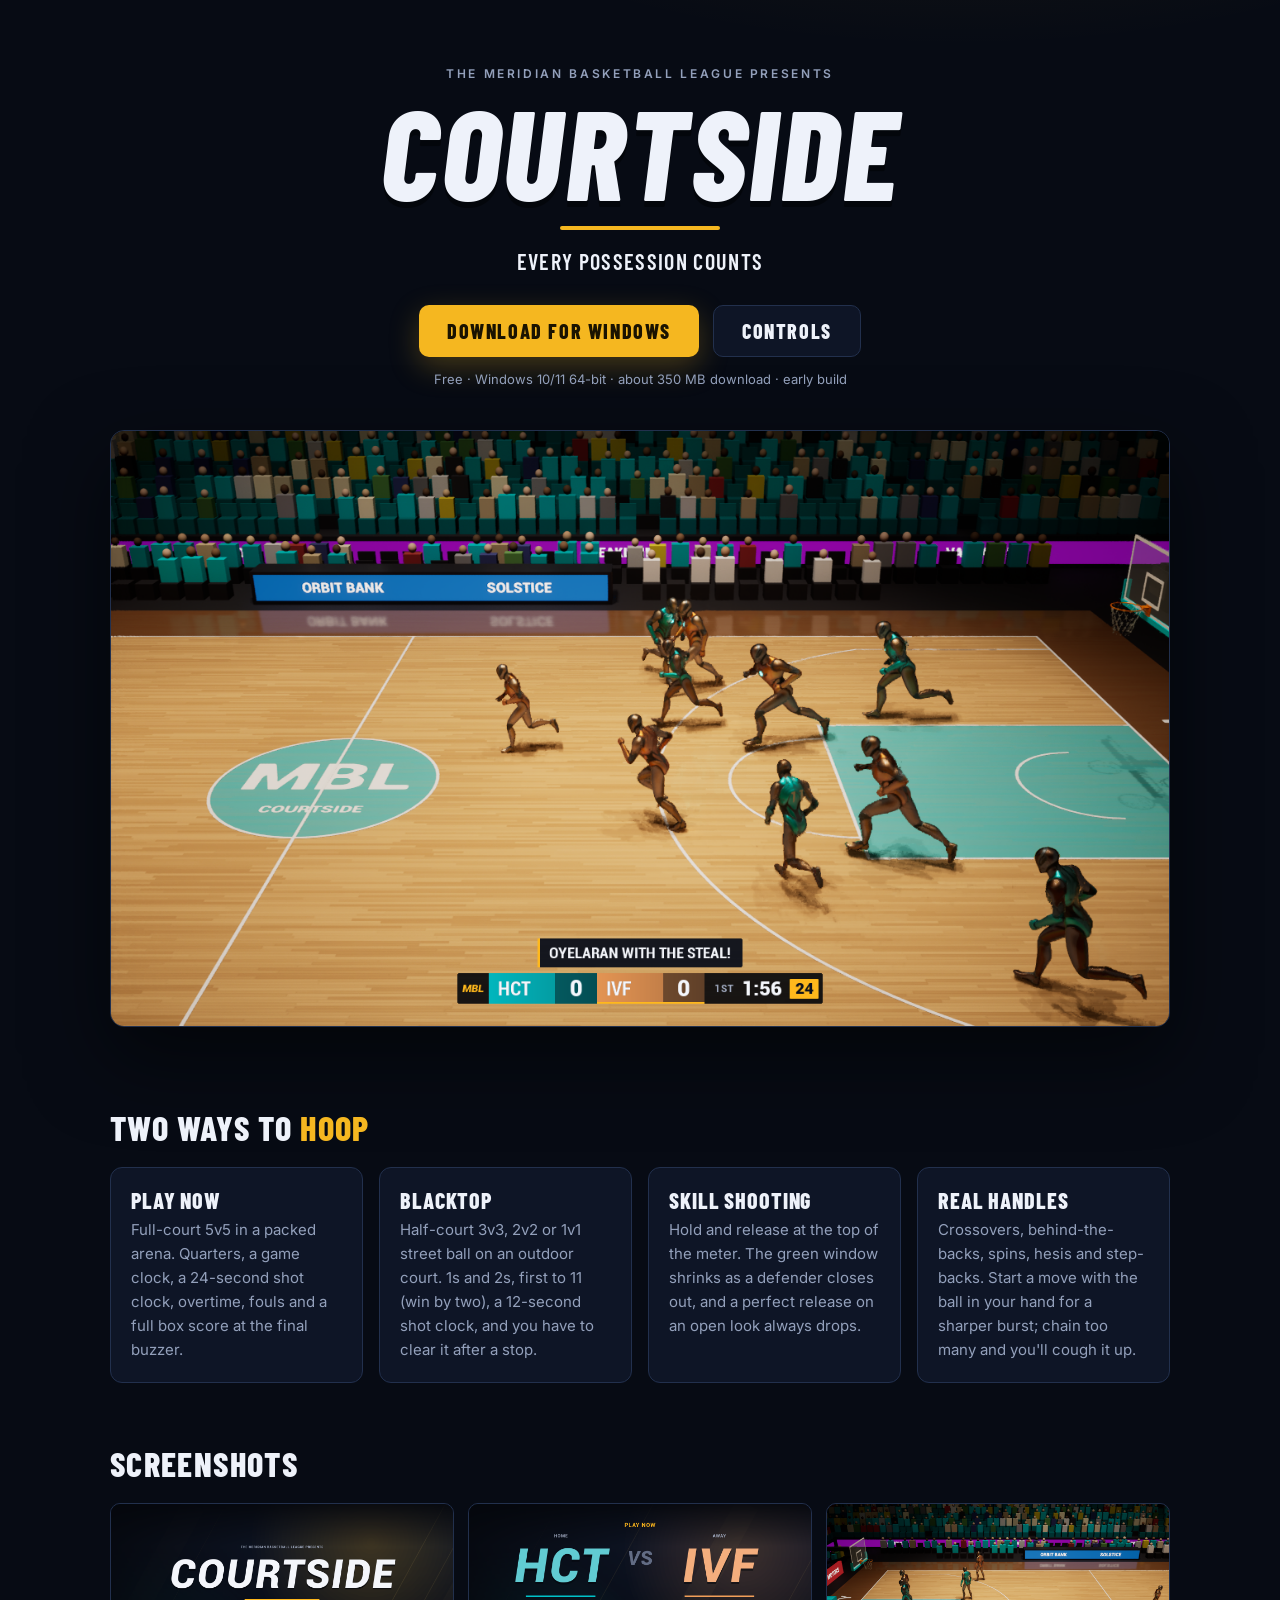
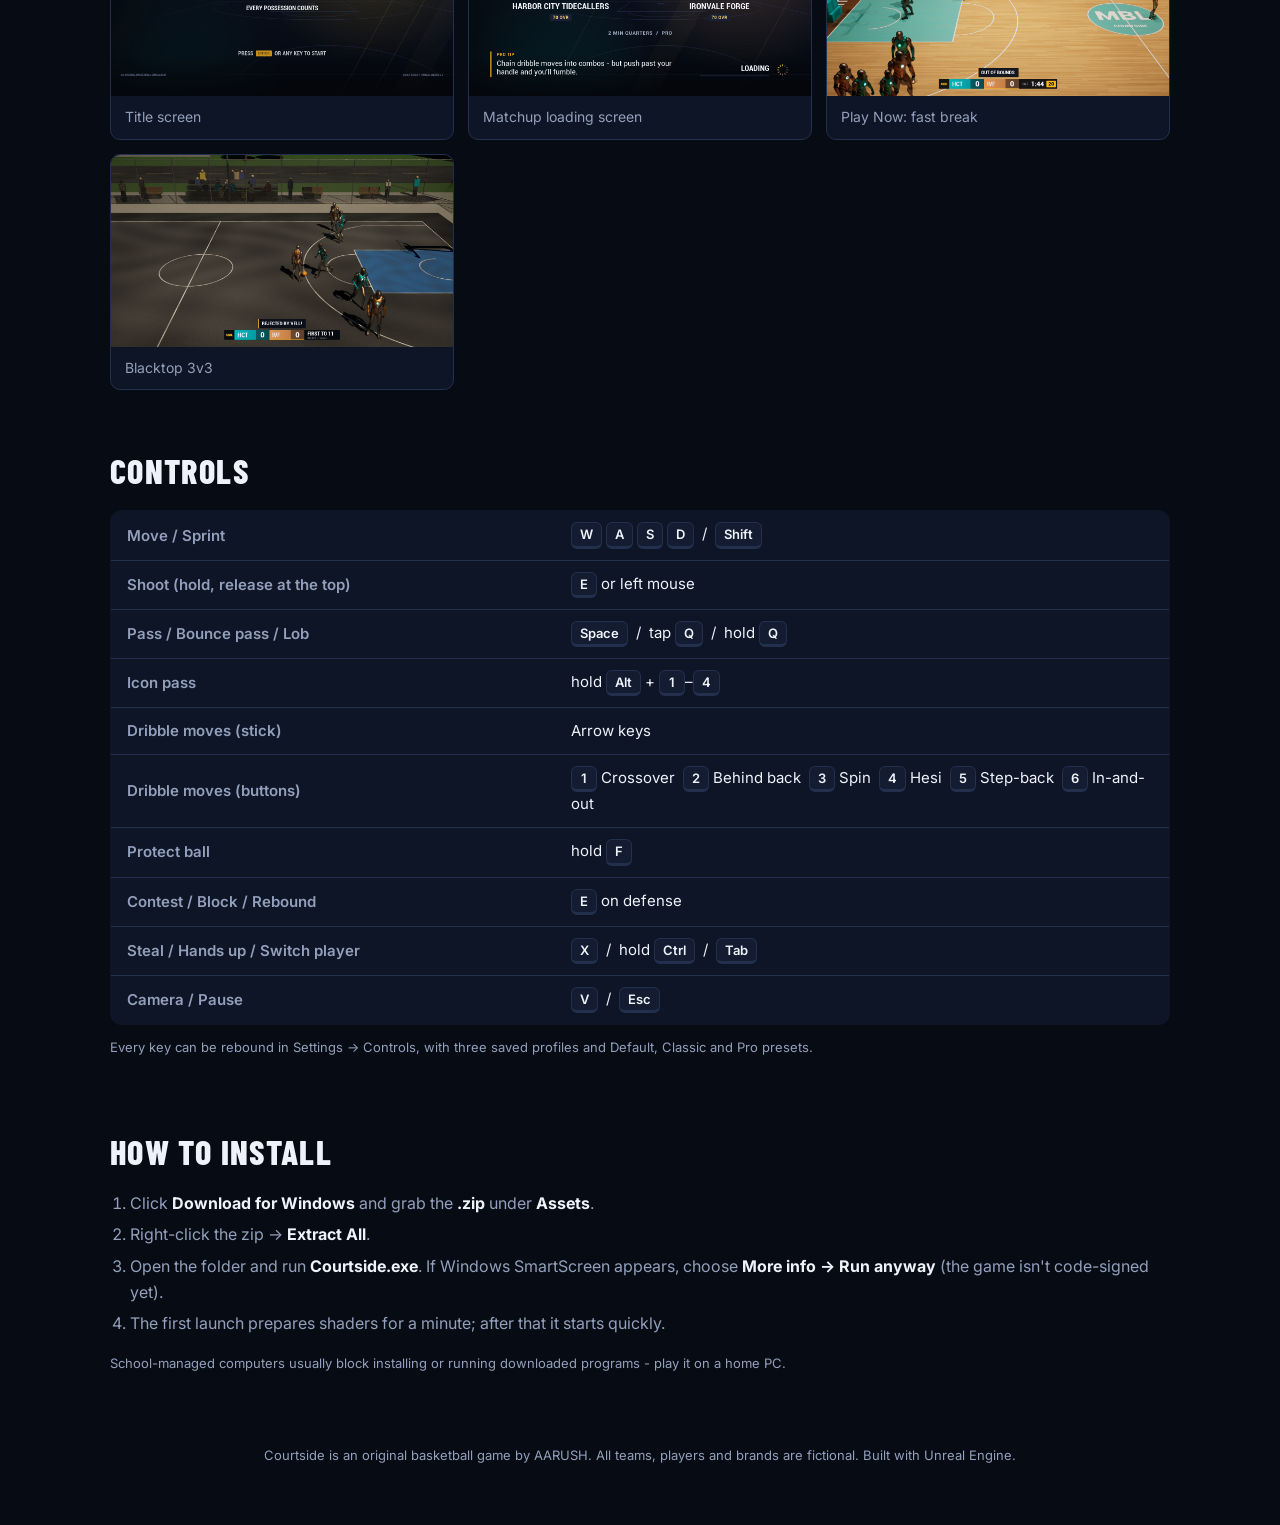
==== index.html @ 56830776 "Courtside download page Co-Authored-By: claude-flow <ruv@ruv.net>" ====
<!doctype html>
<html lang="en">
<head>
<meta charset="utf-8">
<meta name="viewport" content="width=device-width, initial-scale=1">
<title>Courtside</title>
<meta name="description" content="Courtside - an original 3D basketball simulation for Windows. Play Now 5v5 and Blacktop 3v3.">
<link rel="preconnect" href="https://fonts.googleapis.com">
<link rel="preconnect" href="https://fonts.gstatic.com" crossorigin>
<link href="https://fonts.googleapis.com/css2?family=Barlow+Condensed:ital,wght@0,600;0,800;1,800&family=Inter:wght@400;500;600&display=swap" rel="stylesheet">
<style>
  :root {
    --bg: #070b14;
    --panel: #0e1526;
    --panel-2: #131c31;
    --line: #22304d;
    --text: #eef2fa;
    --muted: #93a0bb;
    --gold: #f5b720;
    --teal: #3fd0d4;
    --orange: #f28a4b;
  }
  * { box-sizing: border-box; }
  html, body { margin: 0; }
  body {
    background: radial-gradient(1200px 600px at 75% -10%, rgba(245, 183, 32, 0.12), transparent 60%), var(--bg);
    color: var(--text);
    font: 16px/1.6 Inter, system-ui, sans-serif;
  }
  a { color: inherit; }
  .wrap { max-width: 1100px; margin: 0 auto; padding: 0 20px; }
  header { padding: 64px 0 28px; text-align: center; }
  .kicker { color: var(--muted); letter-spacing: 0.22em; font-size: 12px; font-weight: 600; text-transform: uppercase; }
  h1 {
    margin: 10px 0 6px;
    font: italic 800 clamp(56px, 12vw, 128px)/0.9 "Barlow Condensed", sans-serif;
    letter-spacing: 0.02em;
    text-shadow: 0 6px 0 rgba(0, 0, 0, 0.45);
  }
  .rule { width: 160px; height: 4px; background: var(--gold); margin: 18px auto; border-radius: 2px; }
  .tagline { font: 600 22px/1.2 "Barlow Condensed", sans-serif; letter-spacing: 0.06em; text-transform: uppercase; }
  .cta { display: flex; flex-wrap: wrap; gap: 14px; justify-content: center; margin-top: 30px; }
  .btn {
    display: inline-flex; align-items: center; gap: 10px;
    padding: 15px 28px; border-radius: 10px; text-decoration: none;
    font: 800 20px/1 "Barlow Condensed", sans-serif; letter-spacing: 0.08em; text-transform: uppercase;
  }
  .btn.primary { background: var(--gold); color: #1a1300; box-shadow: 0 10px 30px rgba(245, 183, 32, 0.25); }
  .btn.primary:hover { filter: brightness(1.08); }
  .btn.ghost { border: 1px solid var(--line); color: var(--text); background: var(--panel); }
  .note { color: var(--muted); font-size: 13px; margin-top: 12px; }
  .hero-shot { margin: 40px 0 0; border-radius: 14px; overflow: hidden; border: 1px solid var(--line); box-shadow: 0 30px 80px rgba(0, 0, 0, 0.55); }
  .hero-shot img { display: block; width: 100%; height: auto; }
  section { padding: 56px 0 8px; }
  h2 { font: 800 34px/1 "Barlow Condensed", sans-serif; letter-spacing: 0.04em; text-transform: uppercase; margin: 0 0 22px; }
  h2 span { color: var(--gold); }
  .grid { display: grid; gap: 16px; grid-template-columns: repeat(auto-fit, minmax(240px, 1fr)); }
  .card { background: var(--panel); border: 1px solid var(--line); border-radius: 12px; padding: 20px; }
  .card h3 { margin: 0 0 6px; font: 800 22px/1.1 "Barlow Condensed", sans-serif; letter-spacing: 0.04em; text-transform: uppercase; }
  .card p { margin: 0; color: var(--muted); font-size: 15px; }
  .shots { display: grid; gap: 14px; grid-template-columns: repeat(auto-fit, minmax(300px, 1fr)); }
  .shots figure { margin: 0; border-radius: 10px; overflow: hidden; border: 1px solid var(--line); background: var(--panel); }
  .shots img { display: block; width: 100%; height: auto; }
  .shots figcaption { padding: 10px 14px; color: var(--muted); font-size: 14px; }
  table { width: 100%; border-collapse: collapse; background: var(--panel); border: 1px solid var(--line); border-radius: 12px; overflow: hidden; }
  th, td { text-align: left; padding: 11px 16px; border-bottom: 1px solid var(--line); font-size: 15px; }
  th { color: var(--muted); font-weight: 600; width: 42%; }
  tr:last-child th, tr:last-child td { border-bottom: 0; }
  kbd { display: inline-block; min-width: 26px; padding: 2px 8px; border-radius: 6px; background: var(--panel-2); border: 1px solid var(--line); border-bottom-width: 3px; font: 600 13px/1.4 Inter, sans-serif; text-align: center; }
  ol { padding-left: 20px; color: var(--muted); }
  ol li { margin: 6px 0; }
  ol b { color: var(--text); }
  footer { padding: 50px 0 60px; color: var(--muted); font-size: 13px; text-align: center; }
  @media (max-width: 560px) { header { padding-top: 40px; } .btn { width: 100%; justify-content: center; } th { width: 50%; } }
</style>
</head>
<body>
  <div class="wrap">
    <header>
      <div class="kicker">The Meridian Basketball League presents</div>
      <h1>COURTSIDE</h1>
      <div class="rule"></div>
      <div class="tagline">Every possession counts</div>
      <div class="cta">
        <a class="btn primary" id="download" href="https://github.com/DoubleA-Digital/Courtside-Download/releases/latest">Download for Windows</a>
        <a class="btn ghost" href="#controls">Controls</a>
      </div>
      <div class="note">Free &middot; Windows 10/11 64-bit &middot; about 350 MB download &middot; early build</div>
      <div class="hero-shot"><img src="images/arena.png" alt="5v5 Play Now in the arena: players on hardwood under the lights with a packed crowd"></div>
    </header>

    <section>
      <h2>Two ways to <span>hoop</span></h2>
      <div class="grid">
        <div class="card"><h3>Play Now</h3><p>Full-court 5v5 in a packed arena. Quarters, a game clock, a 24-second shot clock, overtime, fouls and a full box score at the final buzzer.</p></div>
        <div class="card"><h3>Blacktop</h3><p>Half-court 3v3, 2v2 or 1v1 street ball on an outdoor court. 1s and 2s, first to 11 (win by two), a 12-second shot clock, and you have to clear it after a stop.</p></div>
        <div class="card"><h3>Skill shooting</h3><p>Hold and release at the top of the meter. The green window shrinks as a defender closes out, and a perfect release on an open look always drops.</p></div>
        <div class="card"><h3>Real handles</h3><p>Crossovers, behind-the-backs, spins, hesis and step-backs. Start a move with the ball in your hand for a sharper burst; chain too many and you'll cough it up.</p></div>
      </div>
    </section>

    <section>
      <h2>Screenshots</h2>
      <div class="shots">
        <figure><img src="images/title.png" alt="Courtside title screen"><figcaption>Title screen</figcaption></figure>
        <figure><img src="images/matchup.png" alt="Matchup loading screen: Harbor City Tidecallers vs Ironvale Forge"><figcaption>Matchup loading screen</figcaption></figure>
        <figure><img src="images/arena2.png" alt="Fast break in the arena"><figcaption>Play Now: fast break</figcaption></figure>
        <figure><img src="images/blacktop.png" alt="3v3 on the outdoor Blacktop court"><figcaption>Blacktop 3v3</figcaption></figure>
      </div>
    </section>

    <section id="controls">
      <h2>Controls</h2>
      <table>
        <tr><th>Move / Sprint</th><td><kbd>W</kbd> <kbd>A</kbd> <kbd>S</kbd> <kbd>D</kbd> &nbsp;/&nbsp; <kbd>Shift</kbd></td></tr>
        <tr><th>Shoot (hold, release at the top)</th><td><kbd>E</kbd> or left mouse</td></tr>
        <tr><th>Pass / Bounce pass / Lob</th><td><kbd>Space</kbd> &nbsp;/&nbsp; tap <kbd>Q</kbd> &nbsp;/&nbsp; hold <kbd>Q</kbd></td></tr>
        <tr><th>Icon pass</th><td>hold <kbd>Alt</kbd> + <kbd>1</kbd>&ndash;<kbd>4</kbd></td></tr>
        <tr><th>Dribble moves (stick)</th><td>Arrow keys</td></tr>
        <tr><th>Dribble moves (buttons)</th><td><kbd>1</kbd> Crossover &nbsp;<kbd>2</kbd> Behind back &nbsp;<kbd>3</kbd> Spin &nbsp;<kbd>4</kbd> Hesi &nbsp;<kbd>5</kbd> Step-back &nbsp;<kbd>6</kbd> In-and-out</td></tr>
        <tr><th>Protect ball</th><td>hold <kbd>F</kbd></td></tr>
        <tr><th>Contest / Block / Rebound</th><td><kbd>E</kbd> on defense</td></tr>
        <tr><th>Steal / Hands up / Switch player</th><td><kbd>X</kbd> &nbsp;/&nbsp; hold <kbd>Ctrl</kbd> &nbsp;/&nbsp; <kbd>Tab</kbd></td></tr>
        <tr><th>Camera / Pause</th><td><kbd>V</kbd> &nbsp;/&nbsp; <kbd>Esc</kbd></td></tr>
      </table>
      <p class="note">Every key can be rebound in Settings &rarr; Controls, with three saved profiles and Default, Classic and Pro presets.</p>
    </section>

    <section>
      <h2>How to install</h2>
      <ol>
        <li>Click <b>Download for Windows</b> and grab the <b>.zip</b> under <b>Assets</b>.</li>
        <li>Right-click the zip &rarr; <b>Extract All</b>.</li>
        <li>Open the folder and run <b>Courtside.exe</b>. If Windows SmartScreen appears, choose <b>More info &rarr; Run anyway</b> (the game isn't code-signed yet).</li>
        <li>The first launch prepares shaders for a minute; after that it starts quickly.</li>
      </ol>
      <p class="note">School-managed computers usually block installing or running downloaded programs - play it on a home PC.</p>
    </section>

    <footer>Courtside is an original basketball game by AARUSH. All teams, players and brands are fictional. Built with Unreal Engine.</footer>
  </div>
</body>
</html>
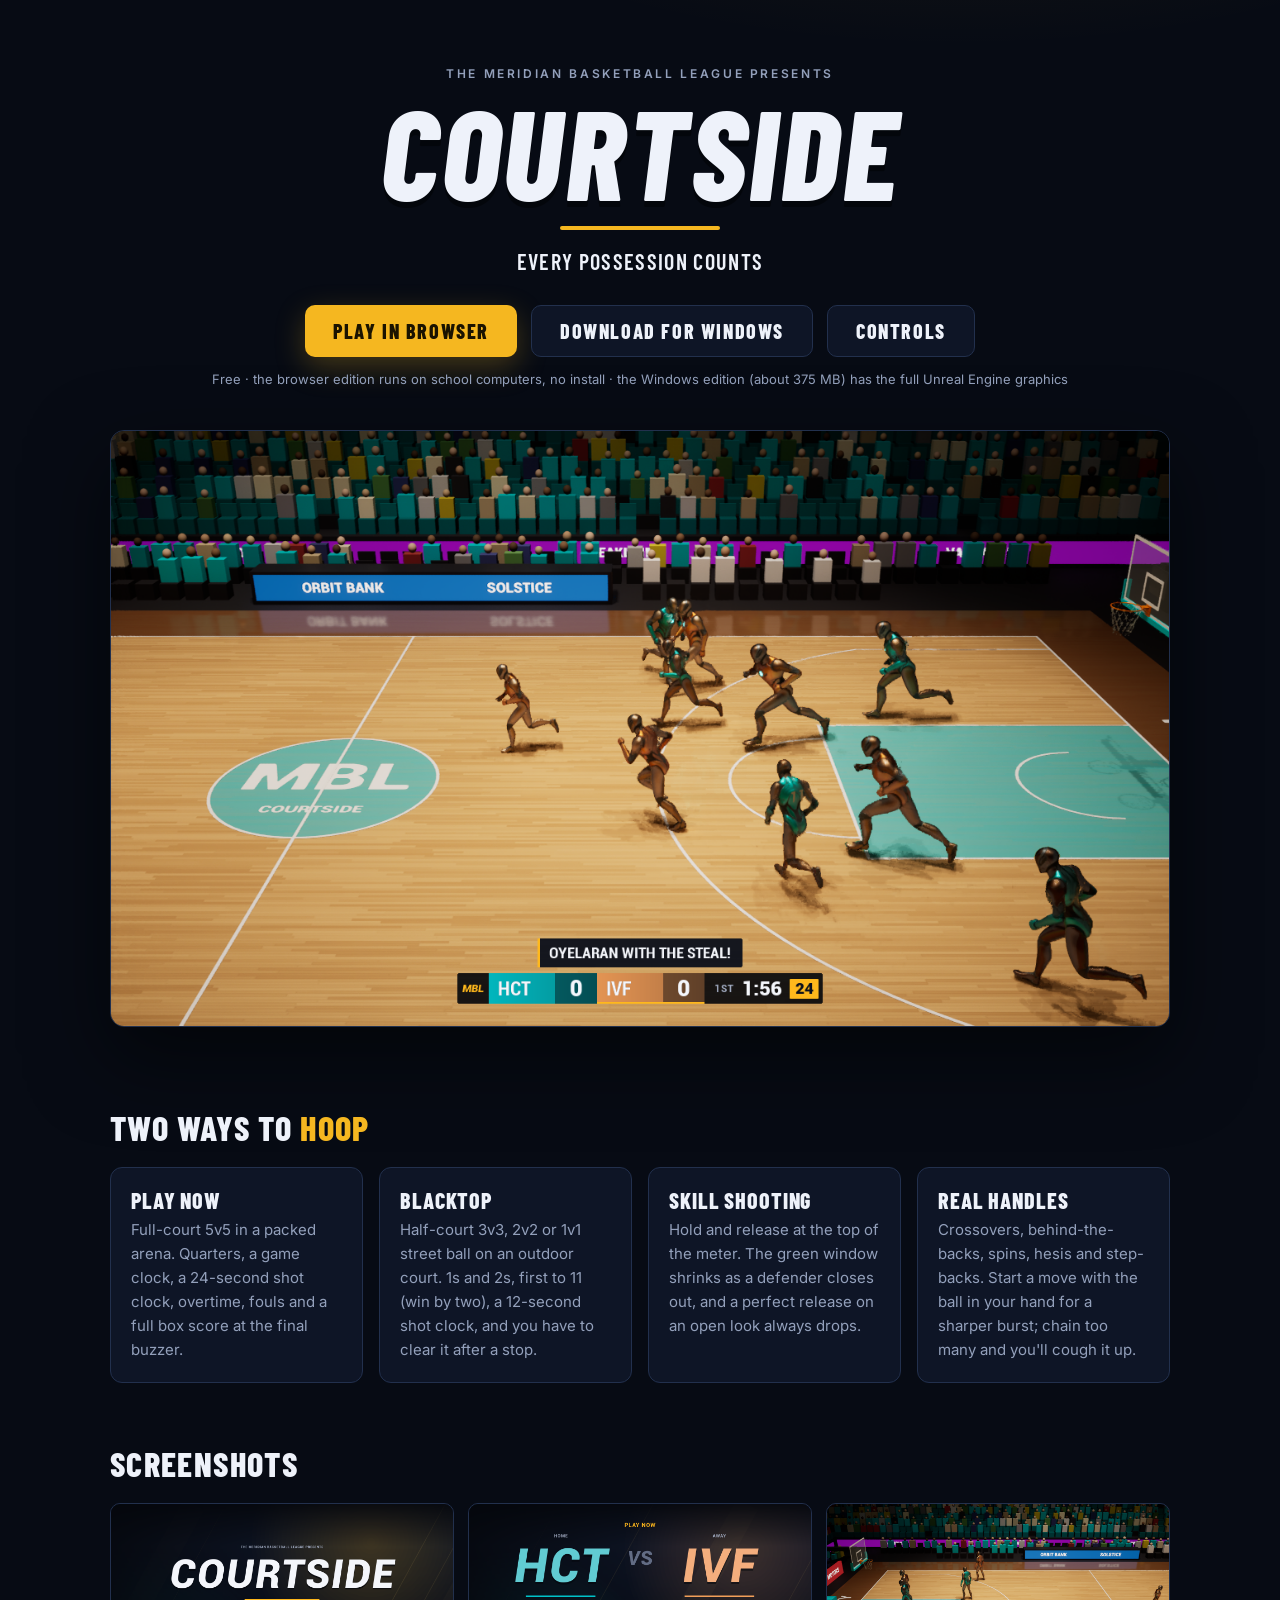
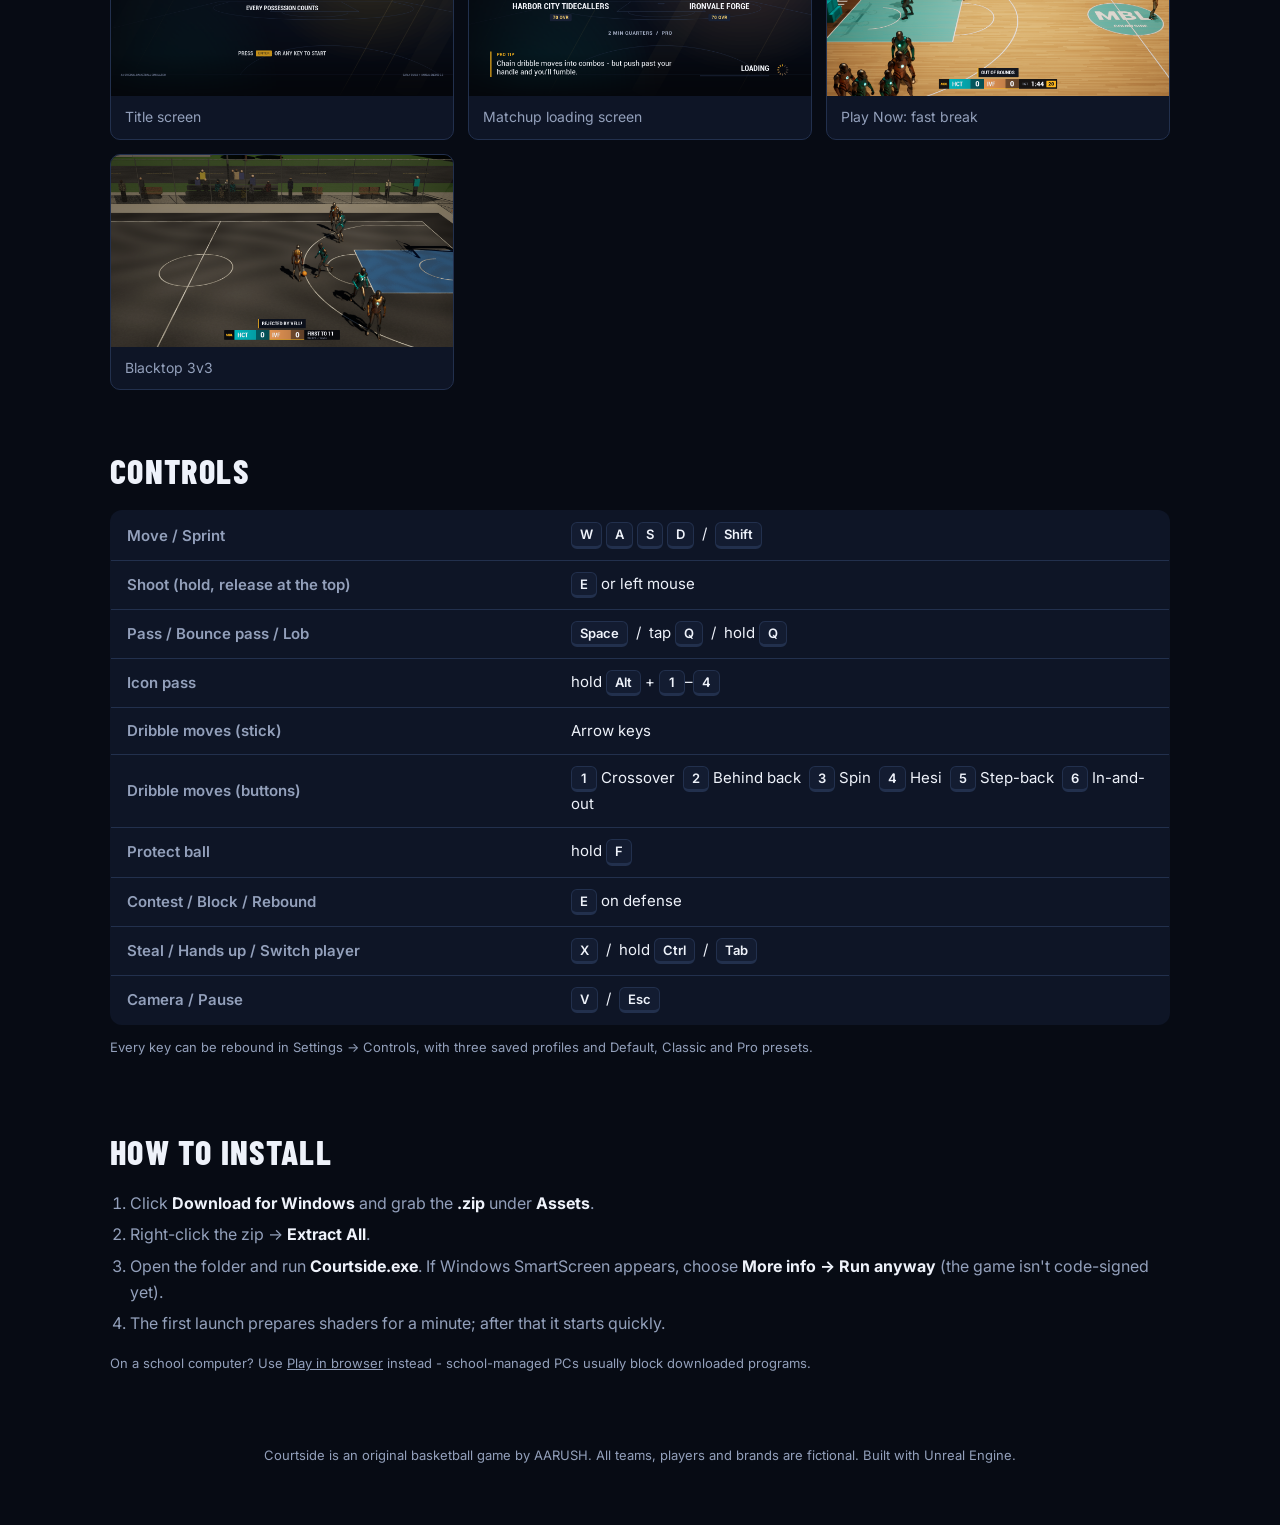
==== commit 38dc2962: "Add the browser edition (play/) and a Play in browser button Co-Authored-By: claude-flow <ruv@ruv.ne" ====
--- a/index.html
+++ b/index.html
@@ -82,10 +82,11 @@
       <div class="rule"></div>
       <div class="tagline">Every possession counts</div>
       <div class="cta">
-        <a class="btn primary" id="download" href="https://github.com/DoubleA-Digital/Courtside-Download/releases/latest">Download for Windows</a>
+        <a class="btn primary" id="play" href="play/">Play in browser</a>
+        <a class="btn ghost" id="download" href="https://github.com/DoubleA-Digital/Courtside-Download/releases/latest">Download for Windows</a>
         <a class="btn ghost" href="#controls">Controls</a>
       </div>
-      <div class="note">Free &middot; Windows 10/11 64-bit &middot; about 350 MB download &middot; early build</div>
+      <div class="note">Free &middot; the browser edition runs on school computers, no install &middot; the Windows edition (about 375 MB) has the full Unreal Engine graphics</div>
       <div class="hero-shot"><img src="images/arena.png" alt="5v5 Play Now in the arena: players on hardwood under the lights with a packed crowd"></div>
     </header>
 
@@ -134,7 +135,7 @@
         <li>Open the folder and run <b>Courtside.exe</b>. If Windows SmartScreen appears, choose <b>More info &rarr; Run anyway</b> (the game isn't code-signed yet).</li>
         <li>The first launch prepares shaders for a minute; after that it starts quickly.</li>
       </ol>
-      <p class="note">School-managed computers usually block installing or running downloaded programs - play it on a home PC.</p>
+      <p class="note">On a school computer? Use <a href="play/">Play in browser</a> instead - school-managed PCs usually block downloaded programs.</p>
     </section>
 
     <footer>Courtside is an original basketball game by AARUSH. All teams, players and brands are fictional. Built with Unreal Engine.</footer>
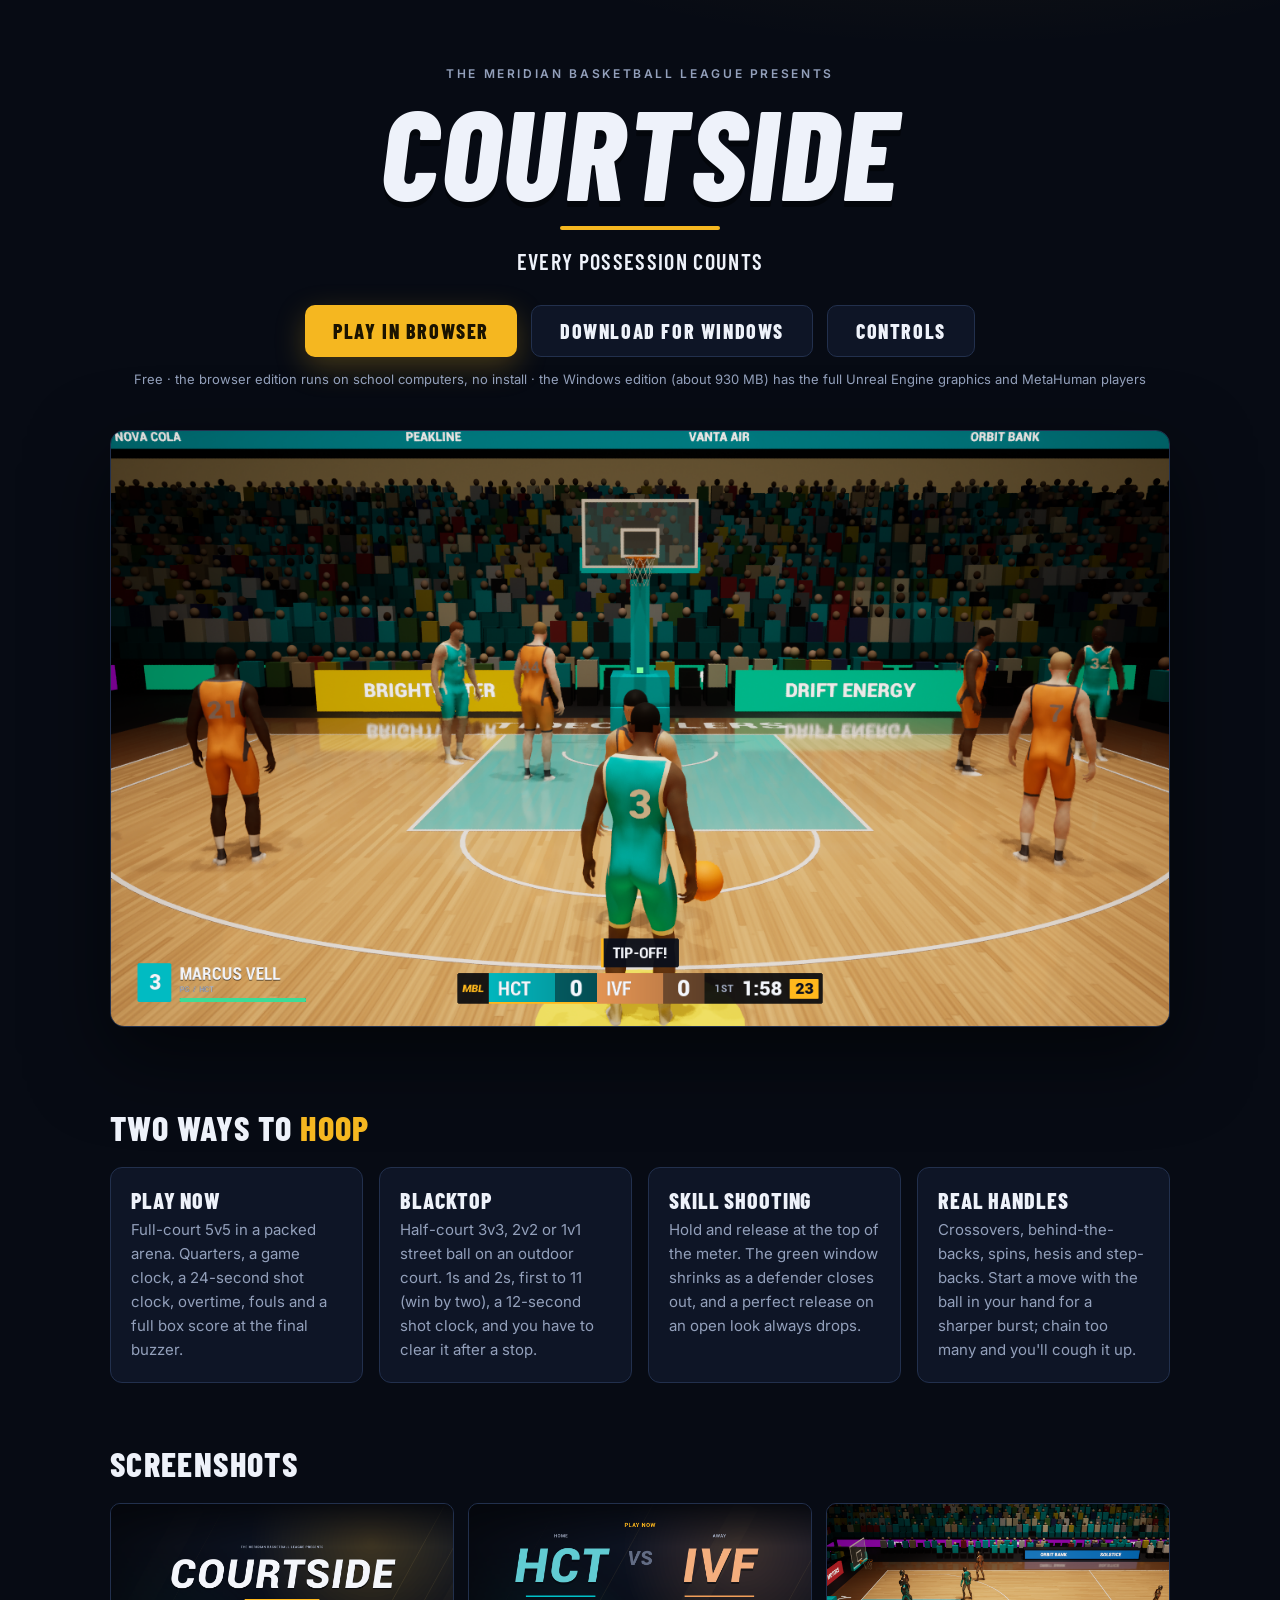
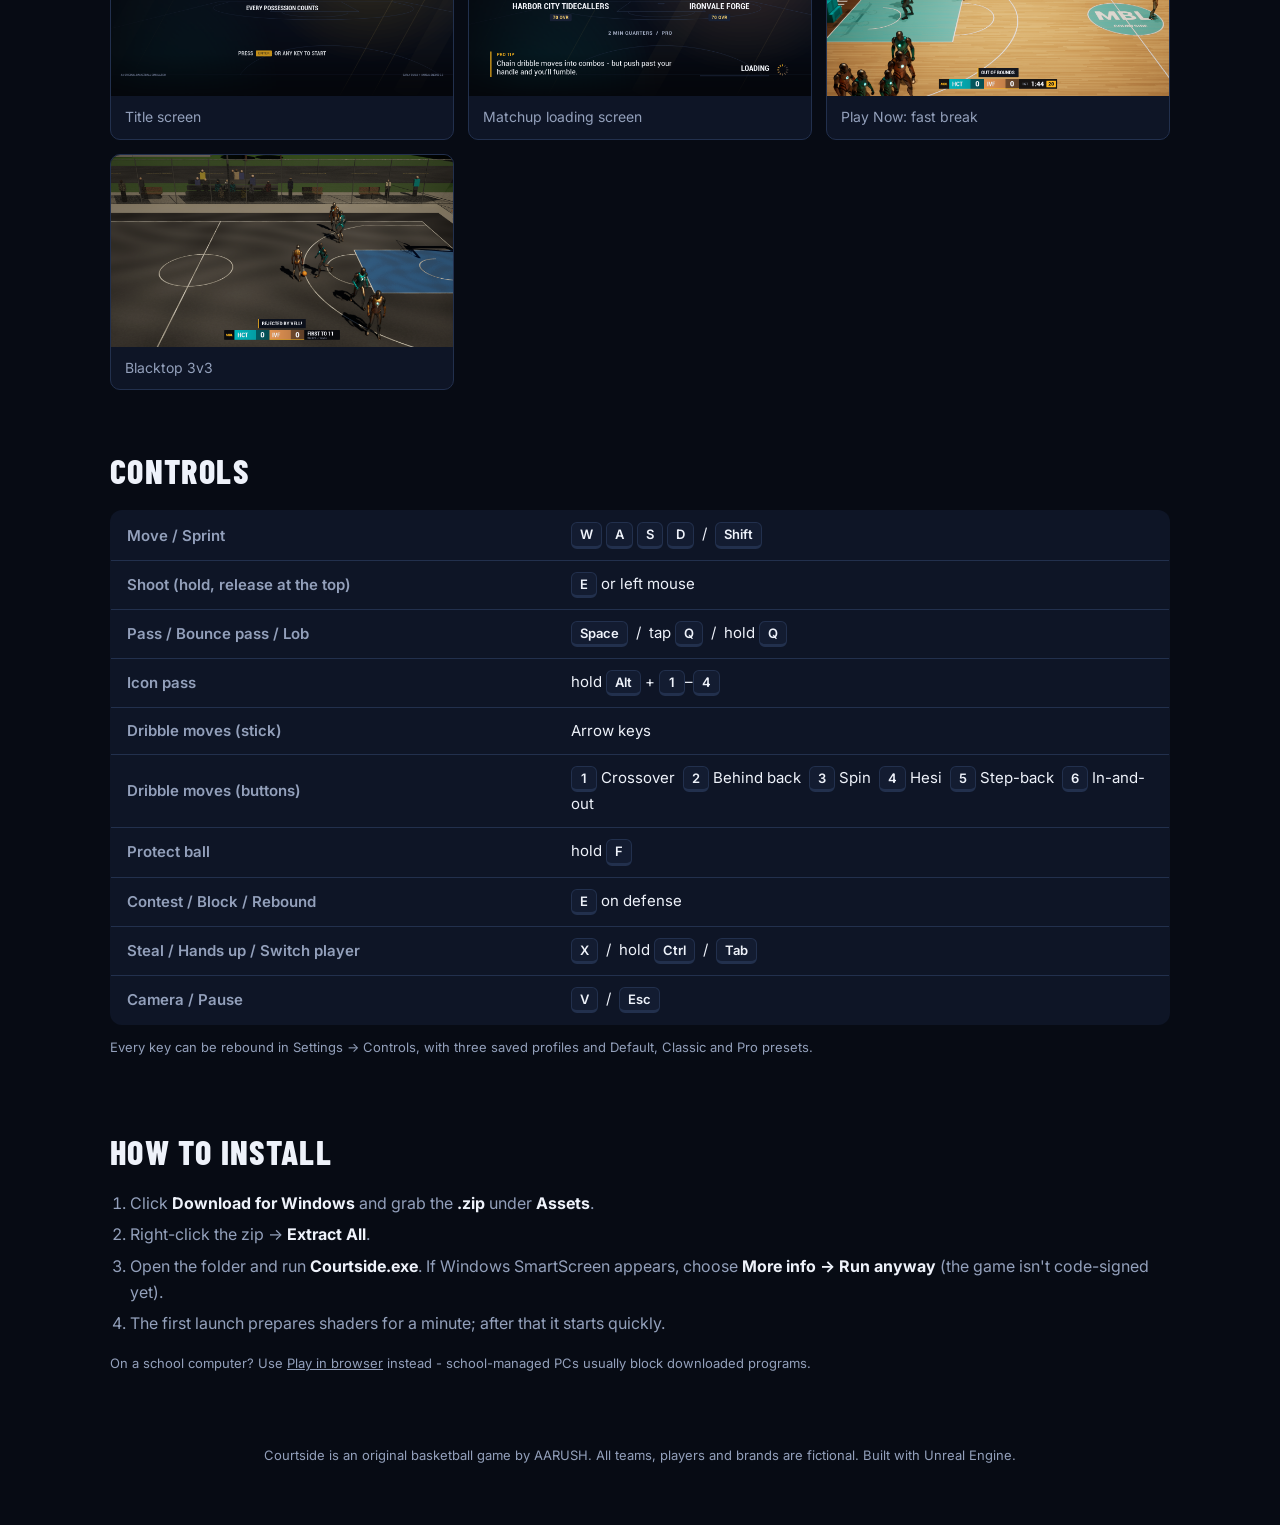
==== commit d64e0fbc: "v0.2.0: human players screenshot and size Co-Authored-By: claude-flow <ruv@ruv.net>" ====
--- a/index.html
+++ b/index.html
@@ -86,7 +86,7 @@
         <a class="btn ghost" id="download" href="https://github.com/DoubleA-Digital/Courtside-Download/releases/latest">Download for Windows</a>
         <a class="btn ghost" href="#controls">Controls</a>
       </div>
-      <div class="note">Free &middot; the browser edition runs on school computers, no install &middot; the Windows edition (about 375 MB) has the full Unreal Engine graphics</div>
+      <div class="note">Free &middot; the browser edition runs on school computers, no install &middot; the Windows edition (about 930 MB) has the full Unreal Engine graphics and MetaHuman players</div>
       <div class="hero-shot"><img src="images/arena.png" alt="5v5 Play Now in the arena: players on hardwood under the lights with a packed crowd"></div>
     </header>
 
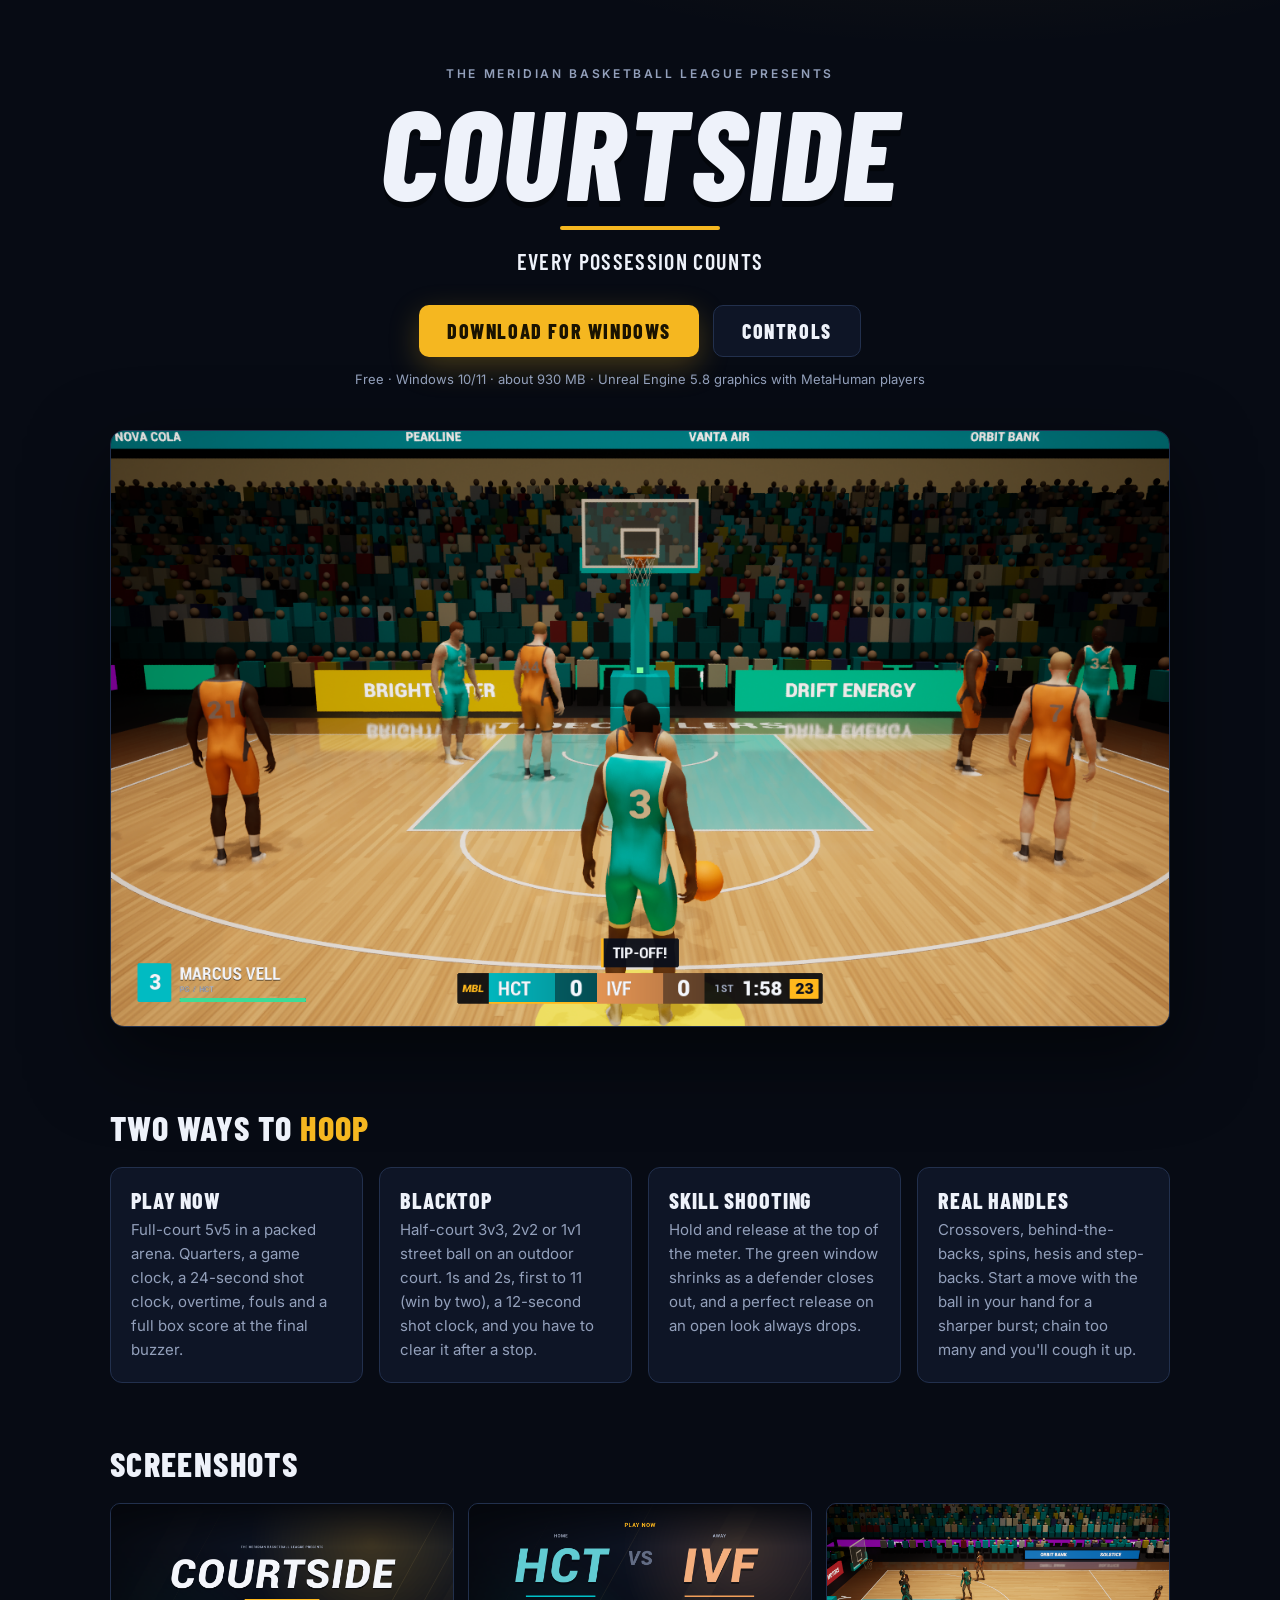
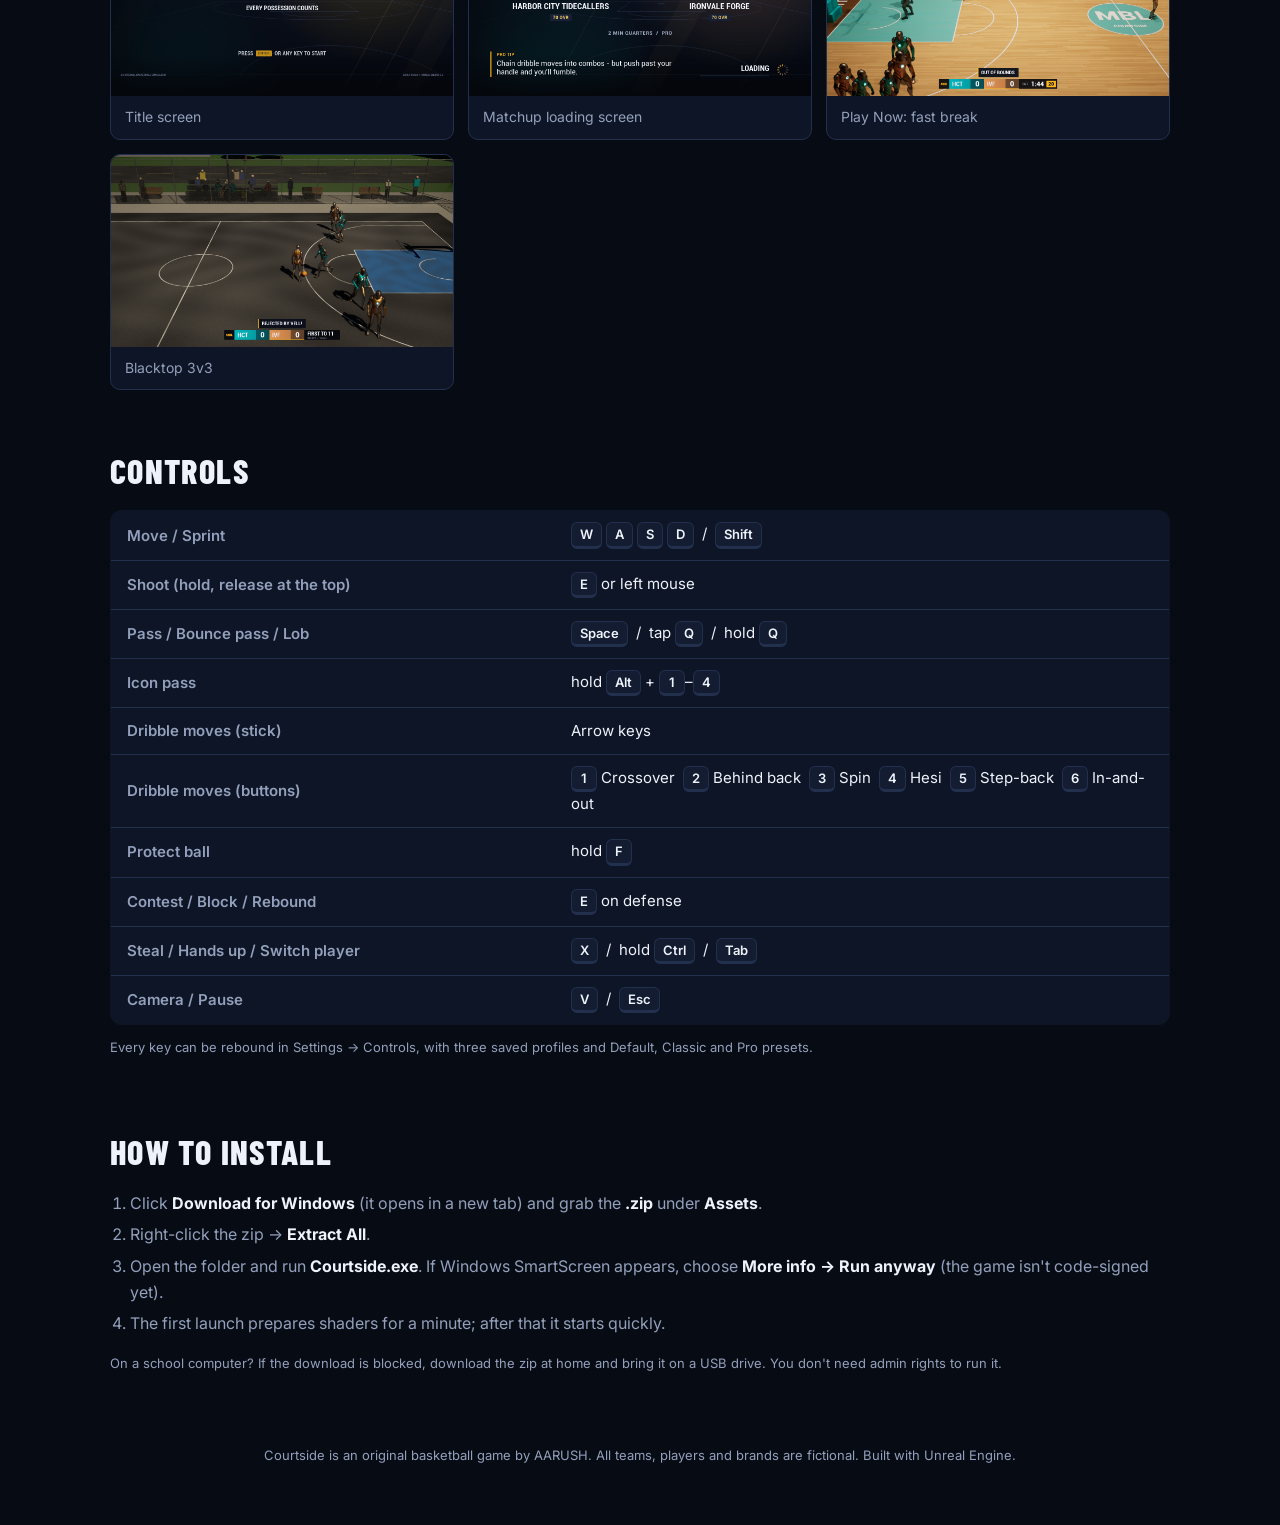
==== commit caeeb9b3: "Windows download first; drop the browser edition links Co-Authored-By: claude-flow <ruv@ruv.net>" ====
--- a/index.html
+++ b/index.html
@@ -82,11 +82,10 @@
       <div class="rule"></div>
       <div class="tagline">Every possession counts</div>
       <div class="cta">
-        <a class="btn primary" id="play" href="play/">Play in browser</a>
-        <a class="btn ghost" id="download" href="https://github.com/DoubleA-Digital/Courtside-Download/releases/latest">Download for Windows</a>
+        <a class="btn primary" id="download" href="https://github.com/DoubleA-Digital/Courtside-Download/releases/latest" target="_blank" rel="noopener">Download for Windows</a>
         <a class="btn ghost" href="#controls">Controls</a>
       </div>
-      <div class="note">Free &middot; the browser edition runs on school computers, no install &middot; the Windows edition (about 930 MB) has the full Unreal Engine graphics and MetaHuman players</div>
+      <div class="note">Free &middot; Windows 10/11 &middot; about 930 MB &middot; Unreal Engine 5.8 graphics with MetaHuman players</div>
       <div class="hero-shot"><img src="images/arena.png" alt="5v5 Play Now in the arena: players on hardwood under the lights with a packed crowd"></div>
     </header>
 
@@ -130,12 +129,12 @@
     <section>
       <h2>How to install</h2>
       <ol>
-        <li>Click <b>Download for Windows</b> and grab the <b>.zip</b> under <b>Assets</b>.</li>
+        <li>Click <b>Download for Windows</b> (it opens in a new tab) and grab the <b>.zip</b> under <b>Assets</b>.</li>
         <li>Right-click the zip &rarr; <b>Extract All</b>.</li>
         <li>Open the folder and run <b>Courtside.exe</b>. If Windows SmartScreen appears, choose <b>More info &rarr; Run anyway</b> (the game isn't code-signed yet).</li>
         <li>The first launch prepares shaders for a minute; after that it starts quickly.</li>
       </ol>
-      <p class="note">On a school computer? Use <a href="play/">Play in browser</a> instead - school-managed PCs usually block downloaded programs.</p>
+      <p class="note">On a school computer? If the download is blocked, download the zip at home and bring it on a USB drive. You don't need admin rights to run it.</p>
     </section>
 
     <footer>Courtside is an original basketball game by AARUSH. All teams, players and brands are fictional. Built with Unreal Engine.</footer>
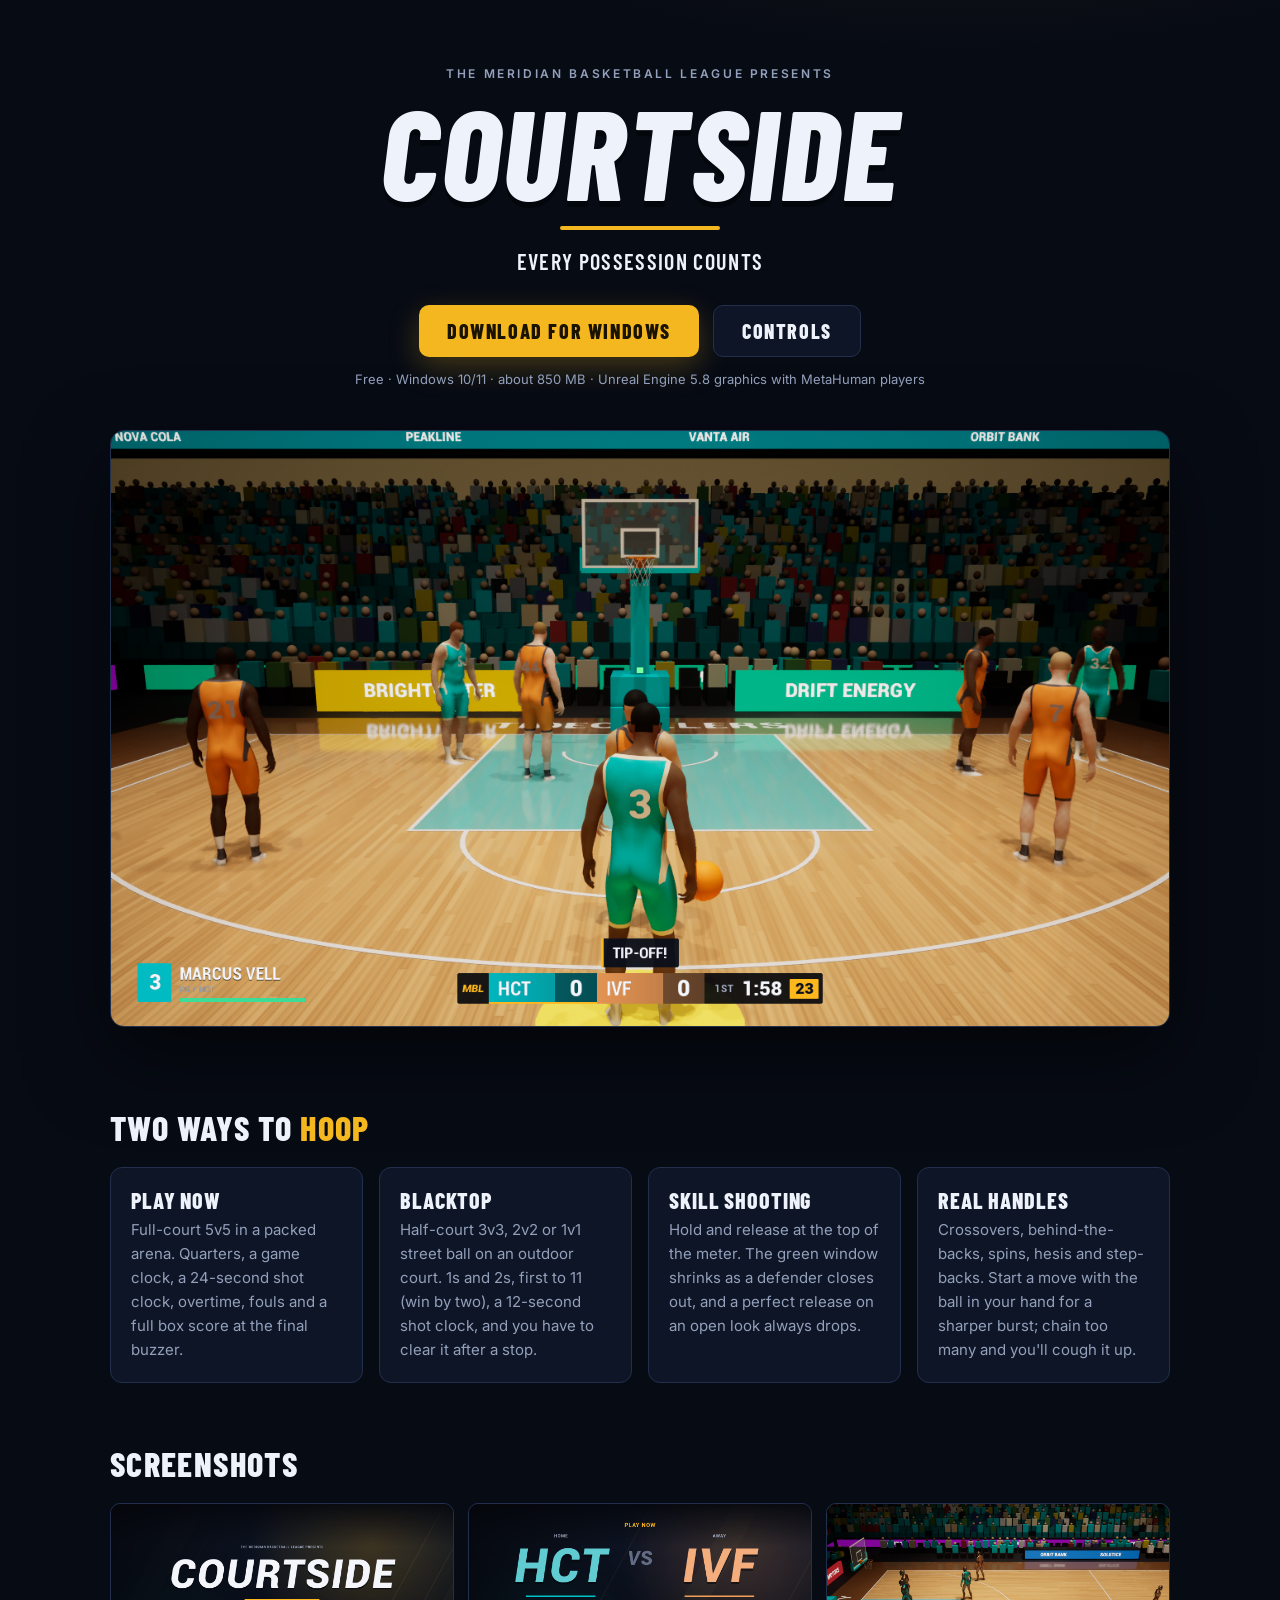
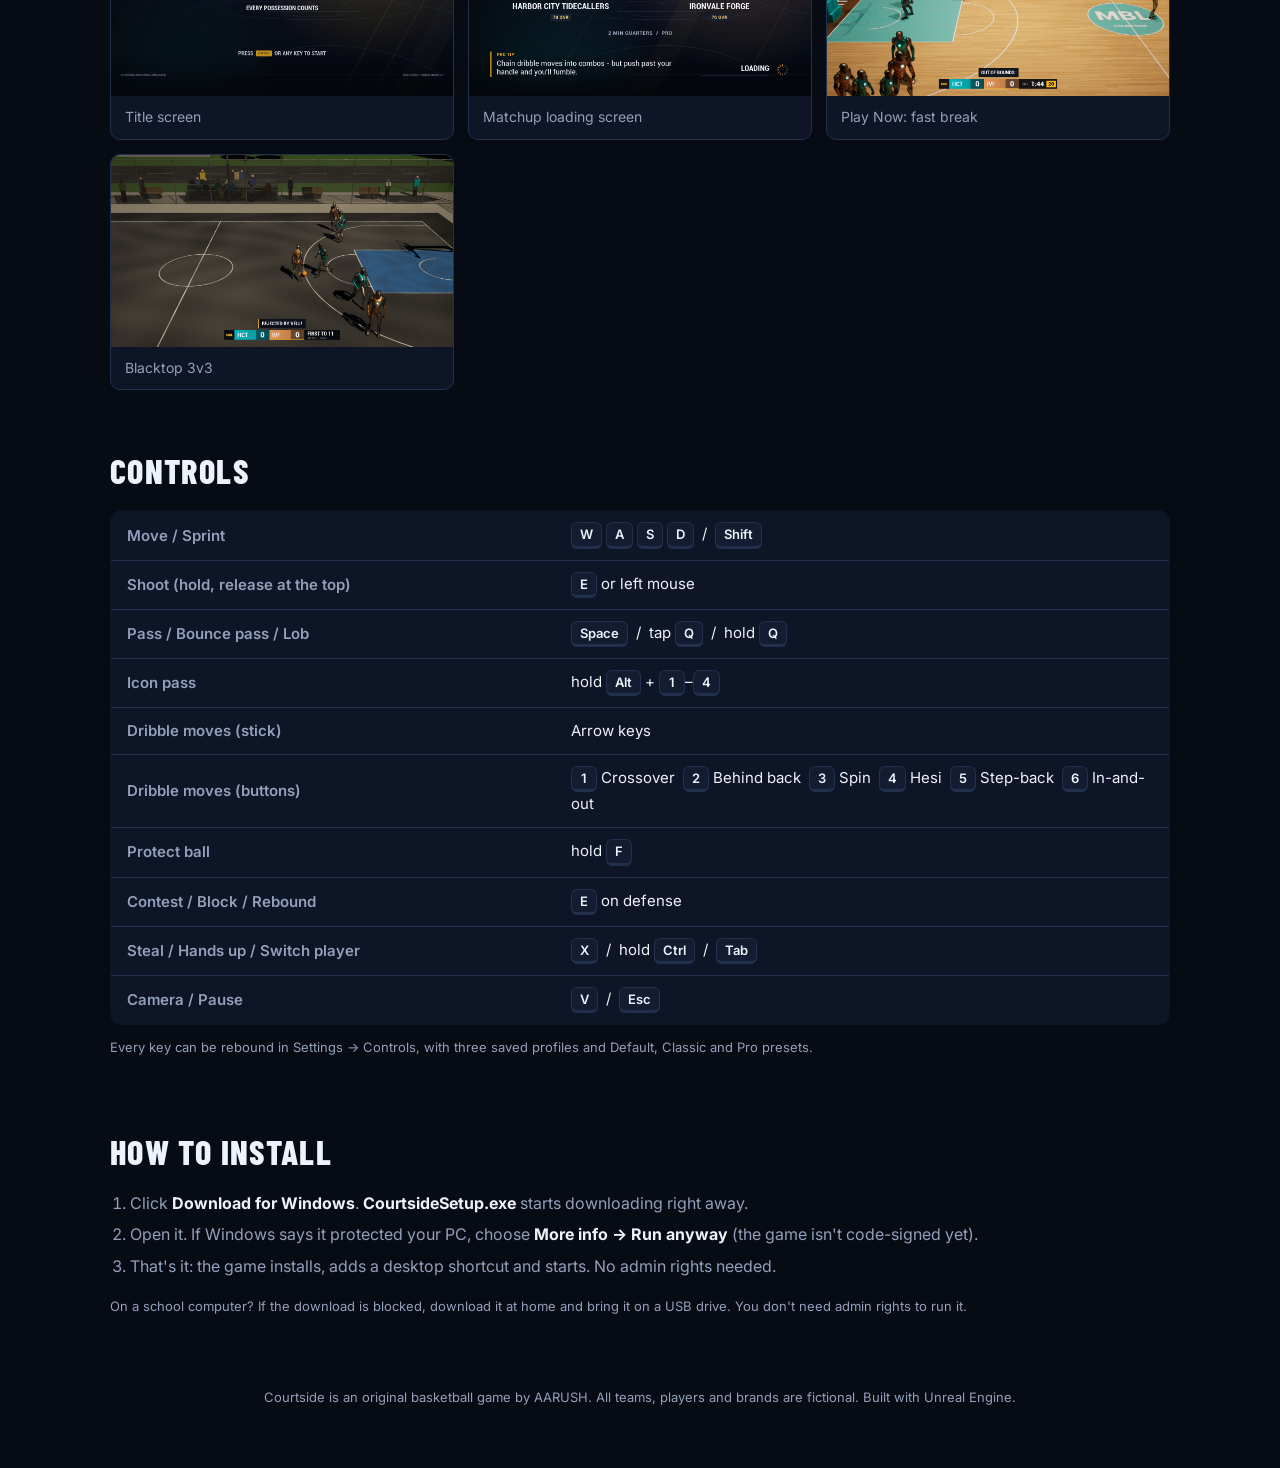
==== commit 3fe82fb5: "One-click download: link the installer directly Co-Authored-By: claude-flow <ruv@ruv.net>" ====
--- a/index.html
+++ b/index.html
@@ -82,10 +82,10 @@
       <div class="rule"></div>
       <div class="tagline">Every possession counts</div>
       <div class="cta">
-        <a class="btn primary" id="download" href="https://github.com/DoubleA-Digital/Courtside-Download/releases/latest" target="_blank" rel="noopener">Download for Windows</a>
+        <a class="btn primary" id="download" href="https://github.com/DoubleA-Digital/Courtside-Download/releases/latest/download/CourtsideSetup.exe" target="_blank" rel="noopener">Download for Windows</a>
         <a class="btn ghost" href="#controls">Controls</a>
       </div>
-      <div class="note">Free &middot; Windows 10/11 &middot; about 930 MB &middot; Unreal Engine 5.8 graphics with MetaHuman players</div>
+      <div class="note">Free &middot; Windows 10/11 &middot; about 850 MB &middot; Unreal Engine 5.8 graphics with MetaHuman players</div>
       <div class="hero-shot"><img src="images/arena.png" alt="5v5 Play Now in the arena: players on hardwood under the lights with a packed crowd"></div>
     </header>
 
@@ -129,12 +129,11 @@
     <section>
       <h2>How to install</h2>
       <ol>
-        <li>Click <b>Download for Windows</b> (it opens in a new tab) and grab the <b>.zip</b> under <b>Assets</b>.</li>
-        <li>Right-click the zip &rarr; <b>Extract All</b>.</li>
-        <li>Open the folder and run <b>Courtside.exe</b>. If Windows SmartScreen appears, choose <b>More info &rarr; Run anyway</b> (the game isn't code-signed yet).</li>
-        <li>The first launch prepares shaders for a minute; after that it starts quickly.</li>
+        <li>Click <b>Download for Windows</b>. <b>CourtsideSetup.exe</b> starts downloading right away.</li>
+        <li>Open it. If Windows says it protected your PC, choose <b>More info &rarr; Run anyway</b> (the game isn't code-signed yet).</li>
+        <li>That's it: the game installs, adds a desktop shortcut and starts. No admin rights needed.</li>
       </ol>
-      <p class="note">On a school computer? If the download is blocked, download the zip at home and bring it on a USB drive. You don't need admin rights to run it.</p>
+      <p class="note">On a school computer? If the download is blocked, download it at home and bring it on a USB drive. You don't need admin rights to run it.</p>
     </section>
 
     <footer>Courtside is an original basketball game by AARUSH. All teams, players and brands are fictional. Built with Unreal Engine.</footer>
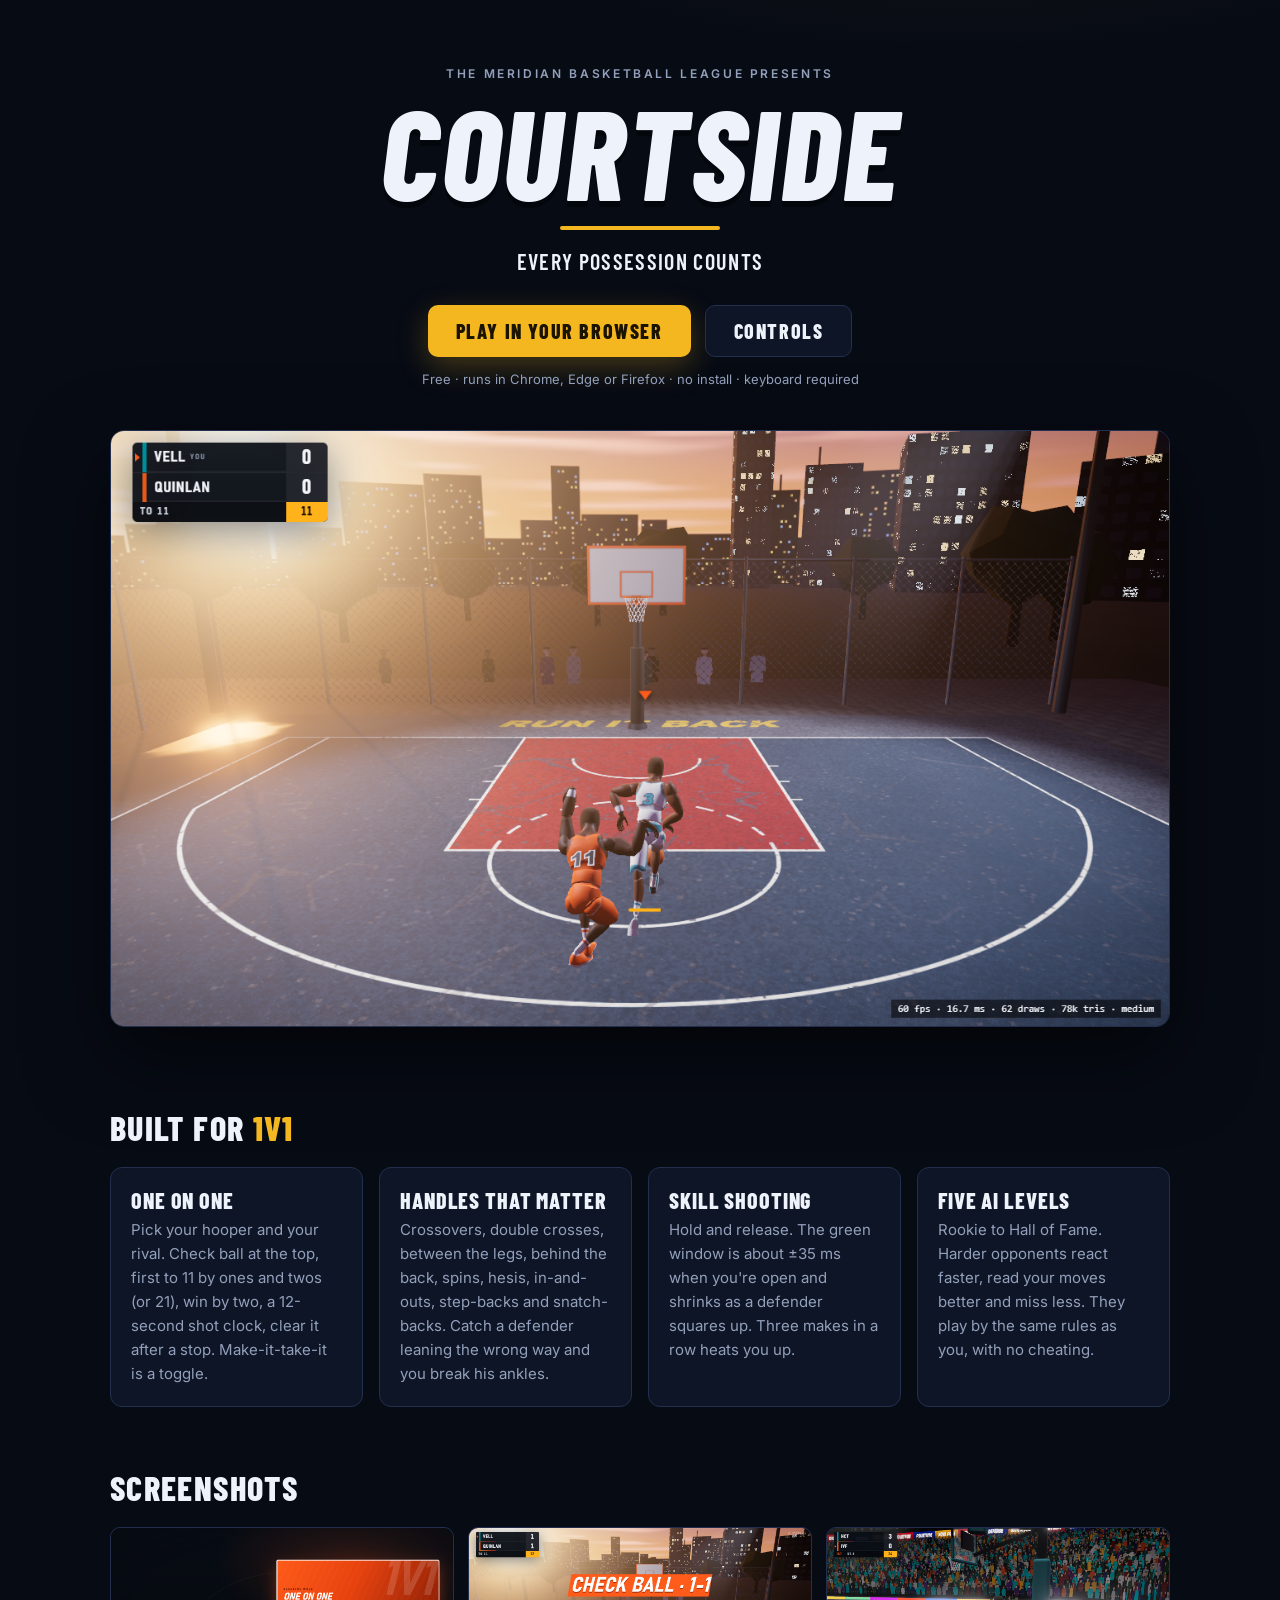
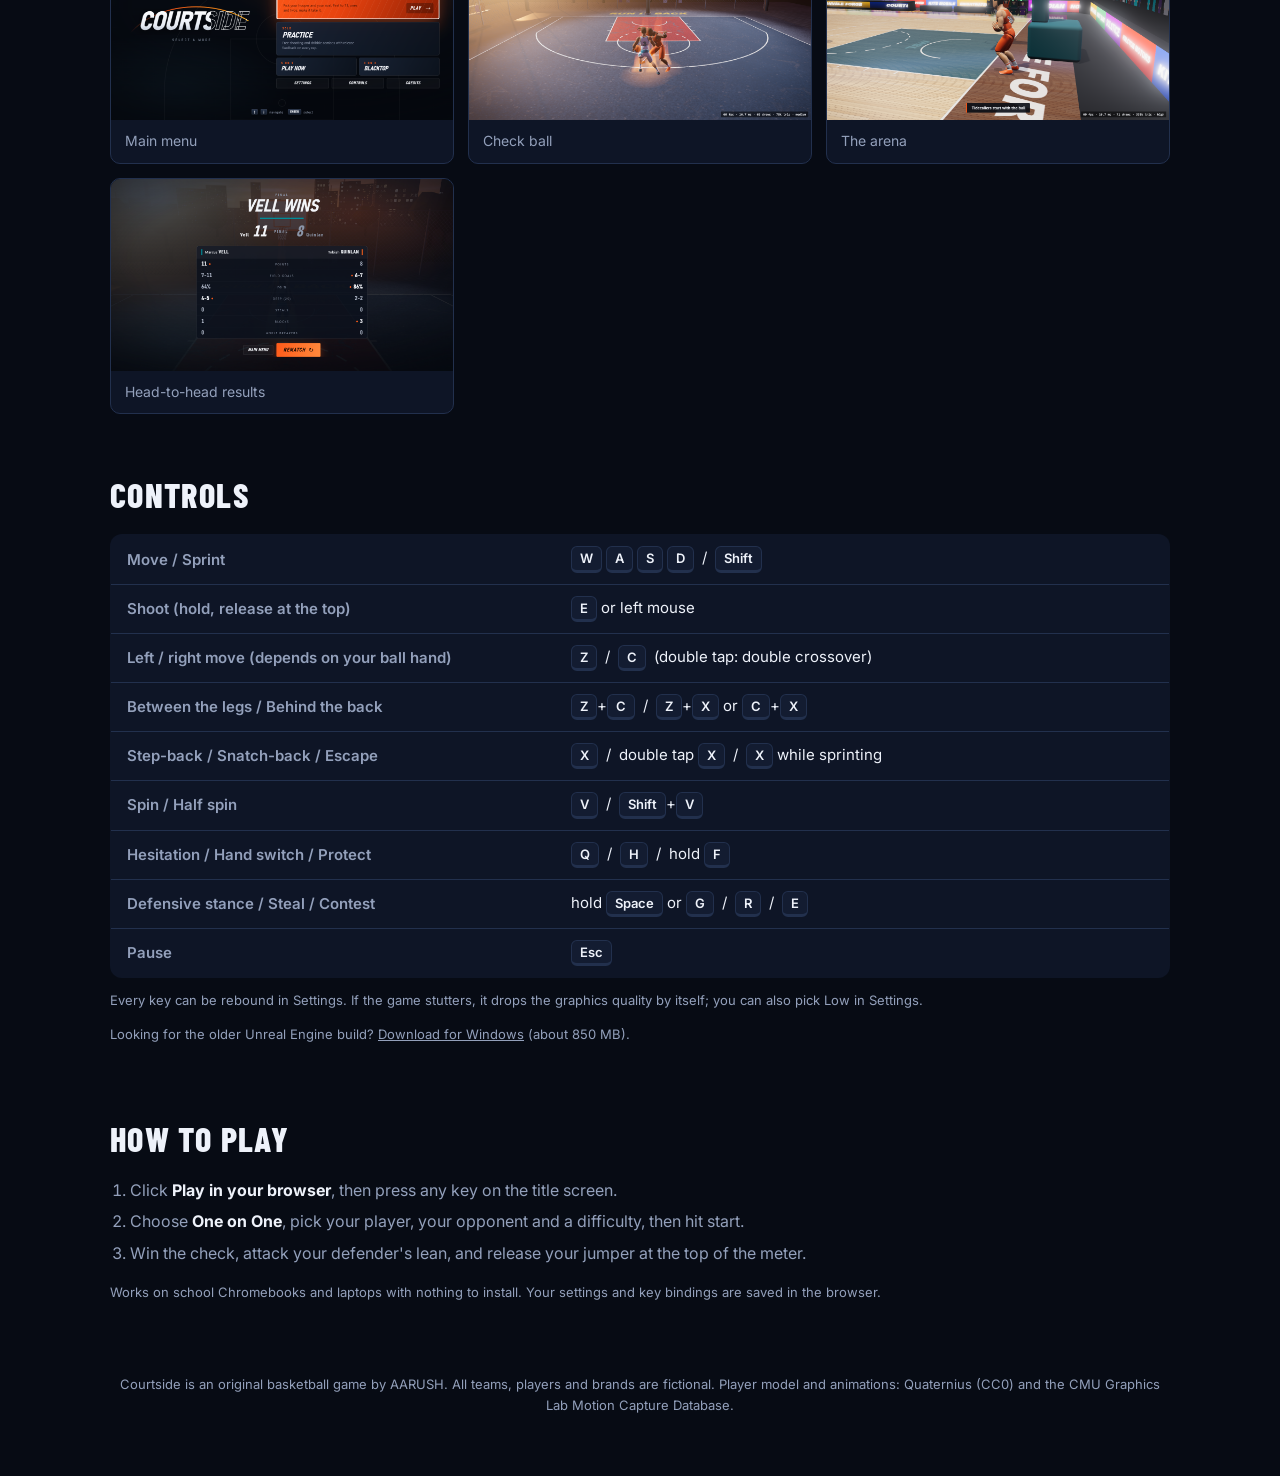
==== commit 911ee6a3: "Courtside v2: 1v1 browser edition is now the main game (new animation, gameplay, venues, UI) Co-Auth" ====
--- a/index.html
+++ b/index.html
@@ -82,30 +82,30 @@
       <div class="rule"></div>
       <div class="tagline">Every possession counts</div>
       <div class="cta">
-        <a class="btn primary" id="download" href="https://github.com/DoubleA-Digital/Courtside-Download/releases/latest/download/CourtsideSetup.exe" target="_blank" rel="noopener">Download for Windows</a>
+        <a class="btn primary" id="play" href="play/">Play in your browser</a>
         <a class="btn ghost" href="#controls">Controls</a>
       </div>
-      <div class="note">Free &middot; Windows 10/11 &middot; about 850 MB &middot; Unreal Engine 5.8 graphics with MetaHuman players</div>
-      <div class="hero-shot"><img src="images/arena.png" alt="5v5 Play Now in the arena: players on hardwood under the lights with a packed crowd"></div>
+      <div class="note">Free &middot; runs in Chrome, Edge or Firefox &middot; no install &middot; keyboard required</div>
+      <div class="hero-shot"><img src="images/web-1v1.png" alt="1v1 on the outdoor court at dusk: the ball handler crosses over his defender"></div>
     </header>
 
     <section>
-      <h2>Two ways to <span>hoop</span></h2>
+      <h2>Built for <span>1v1</span></h2>
       <div class="grid">
-        <div class="card"><h3>Play Now</h3><p>Full-court 5v5 in a packed arena. Quarters, a game clock, a 24-second shot clock, overtime, fouls and a full box score at the final buzzer.</p></div>
-        <div class="card"><h3>Blacktop</h3><p>Half-court 3v3, 2v2 or 1v1 street ball on an outdoor court. 1s and 2s, first to 11 (win by two), a 12-second shot clock, and you have to clear it after a stop.</p></div>
-        <div class="card"><h3>Skill shooting</h3><p>Hold and release at the top of the meter. The green window shrinks as a defender closes out, and a perfect release on an open look always drops.</p></div>
-        <div class="card"><h3>Real handles</h3><p>Crossovers, behind-the-backs, spins, hesis and step-backs. Start a move with the ball in your hand for a sharper burst; chain too many and you'll cough it up.</p></div>
+        <div class="card"><h3>One on one</h3><p>Pick your hooper and your rival. Check ball at the top, first to 11 by ones and twos (or 21), win by two, a 12-second shot clock, clear it after a stop. Make-it-take-it is a toggle.</p></div>
+        <div class="card"><h3>Handles that matter</h3><p>Crossovers, double crosses, between the legs, behind the back, spins, hesis, in-and-outs, step-backs and snatch-backs. Catch a defender leaning the wrong way and you break his ankles.</p></div>
+        <div class="card"><h3>Skill shooting</h3><p>Hold and release. The green window is about &plusmn;35 ms when you're open and shrinks as a defender squares up. Three makes in a row heats you up.</p></div>
+        <div class="card"><h3>Five AI levels</h3><p>Rookie to Hall of Fame. Harder opponents react faster, read your moves better and miss less. They play by the same rules as you, with no cheating.</p></div>
       </div>
     </section>
 
     <section>
       <h2>Screenshots</h2>
       <div class="shots">
-        <figure><img src="images/title.png" alt="Courtside title screen"><figcaption>Title screen</figcaption></figure>
-        <figure><img src="images/matchup.png" alt="Matchup loading screen: Harbor City Tidecallers vs Ironvale Forge"><figcaption>Matchup loading screen</figcaption></figure>
-        <figure><img src="images/arena2.png" alt="Fast break in the arena"><figcaption>Play Now: fast break</figcaption></figure>
-        <figure><img src="images/blacktop.png" alt="3v3 on the outdoor Blacktop court"><figcaption>Blacktop 3v3</figcaption></figure>
+        <figure><img src="images/web-menu.png" alt="Courtside main menu with One on One as the headline mode"><figcaption>Main menu</figcaption></figure>
+        <figure><img src="images/web-check.png" alt="Check ball on the blacktop, tied 1-1"><figcaption>Check ball</figcaption></figure>
+        <figure><img src="images/web-arena.png" alt="A player gathering the ball in the arena"><figcaption>The arena</figcaption></figure>
+        <figure><img src="images/web-results.png" alt="Head-to-head results screen after an 11-8 win"><figcaption>Head-to-head results</figcaption></figure>
       </div>
     </section>
 
@@ -114,29 +114,29 @@
       <table>
         <tr><th>Move / Sprint</th><td><kbd>W</kbd> <kbd>A</kbd> <kbd>S</kbd> <kbd>D</kbd> &nbsp;/&nbsp; <kbd>Shift</kbd></td></tr>
         <tr><th>Shoot (hold, release at the top)</th><td><kbd>E</kbd> or left mouse</td></tr>
-        <tr><th>Pass / Bounce pass / Lob</th><td><kbd>Space</kbd> &nbsp;/&nbsp; tap <kbd>Q</kbd> &nbsp;/&nbsp; hold <kbd>Q</kbd></td></tr>
-        <tr><th>Icon pass</th><td>hold <kbd>Alt</kbd> + <kbd>1</kbd>&ndash;<kbd>4</kbd></td></tr>
-        <tr><th>Dribble moves (stick)</th><td>Arrow keys</td></tr>
-        <tr><th>Dribble moves (buttons)</th><td><kbd>1</kbd> Crossover &nbsp;<kbd>2</kbd> Behind back &nbsp;<kbd>3</kbd> Spin &nbsp;<kbd>4</kbd> Hesi &nbsp;<kbd>5</kbd> Step-back &nbsp;<kbd>6</kbd> In-and-out</td></tr>
-        <tr><th>Protect ball</th><td>hold <kbd>F</kbd></td></tr>
-        <tr><th>Contest / Block / Rebound</th><td><kbd>E</kbd> on defense</td></tr>
-        <tr><th>Steal / Hands up / Switch player</th><td><kbd>X</kbd> &nbsp;/&nbsp; hold <kbd>Ctrl</kbd> &nbsp;/&nbsp; <kbd>Tab</kbd></td></tr>
-        <tr><th>Camera / Pause</th><td><kbd>V</kbd> &nbsp;/&nbsp; <kbd>Esc</kbd></td></tr>
+        <tr><th>Left / right move (depends on your ball hand)</th><td><kbd>Z</kbd> &nbsp;/&nbsp; <kbd>C</kbd> &nbsp;(double tap: double crossover)</td></tr>
+        <tr><th>Between the legs / Behind the back</th><td><kbd>Z</kbd>+<kbd>C</kbd> &nbsp;/&nbsp; <kbd>Z</kbd>+<kbd>X</kbd> or <kbd>C</kbd>+<kbd>X</kbd></td></tr>
+        <tr><th>Step-back / Snatch-back / Escape</th><td><kbd>X</kbd> &nbsp;/&nbsp; double tap <kbd>X</kbd> &nbsp;/&nbsp; <kbd>X</kbd> while sprinting</td></tr>
+        <tr><th>Spin / Half spin</th><td><kbd>V</kbd> &nbsp;/&nbsp; <kbd>Shift</kbd>+<kbd>V</kbd></td></tr>
+        <tr><th>Hesitation / Hand switch / Protect</th><td><kbd>Q</kbd> &nbsp;/&nbsp; <kbd>H</kbd> &nbsp;/&nbsp; hold <kbd>F</kbd></td></tr>
+        <tr><th>Defensive stance / Steal / Contest</th><td>hold <kbd>Space</kbd> or <kbd>G</kbd> &nbsp;/&nbsp; <kbd>R</kbd> &nbsp;/&nbsp; <kbd>E</kbd></td></tr>
+        <tr><th>Pause</th><td><kbd>Esc</kbd></td></tr>
       </table>
-      <p class="note">Every key can be rebound in Settings &rarr; Controls, with three saved profiles and Default, Classic and Pro presets.</p>
+      <p class="note">Every key can be rebound in Settings. If the game stutters, it drops the graphics quality by itself; you can also pick Low in Settings.</p>
+      <p class="note">Looking for the older Unreal Engine build? <a href="https://github.com/DoubleA-Digital/Courtside-Download/releases/latest/download/CourtsideSetup.exe" style="color:inherit">Download for Windows</a> (about 850 MB).</p>
     </section>
 
     <section>
-      <h2>How to install</h2>
+      <h2>How to play</h2>
       <ol>
-        <li>Click <b>Download for Windows</b>. <b>CourtsideSetup.exe</b> starts downloading right away.</li>
-        <li>Open it. If Windows says it protected your PC, choose <b>More info &rarr; Run anyway</b> (the game isn't code-signed yet).</li>
-        <li>That's it: the game installs, adds a desktop shortcut and starts. No admin rights needed.</li>
+        <li>Click <b>Play in your browser</b>, then press any key on the title screen.</li>
+        <li>Choose <b>One on One</b>, pick your player, your opponent and a difficulty, then hit start.</li>
+        <li>Win the check, attack your defender's lean, and release your jumper at the top of the meter.</li>
       </ol>
-      <p class="note">On a school computer? If the download is blocked, download it at home and bring it on a USB drive. You don't need admin rights to run it.</p>
+      <p class="note">Works on school Chromebooks and laptops with nothing to install. Your settings and key bindings are saved in the browser.</p>
     </section>
 
-    <footer>Courtside is an original basketball game by AARUSH. All teams, players and brands are fictional. Built with Unreal Engine.</footer>
+    <footer>Courtside is an original basketball game by AARUSH. All teams, players and brands are fictional. Player model and animations: Quaternius (CC0) and the CMU Graphics Lab Motion Capture Database.</footer>
   </div>
 </body>
 </html>
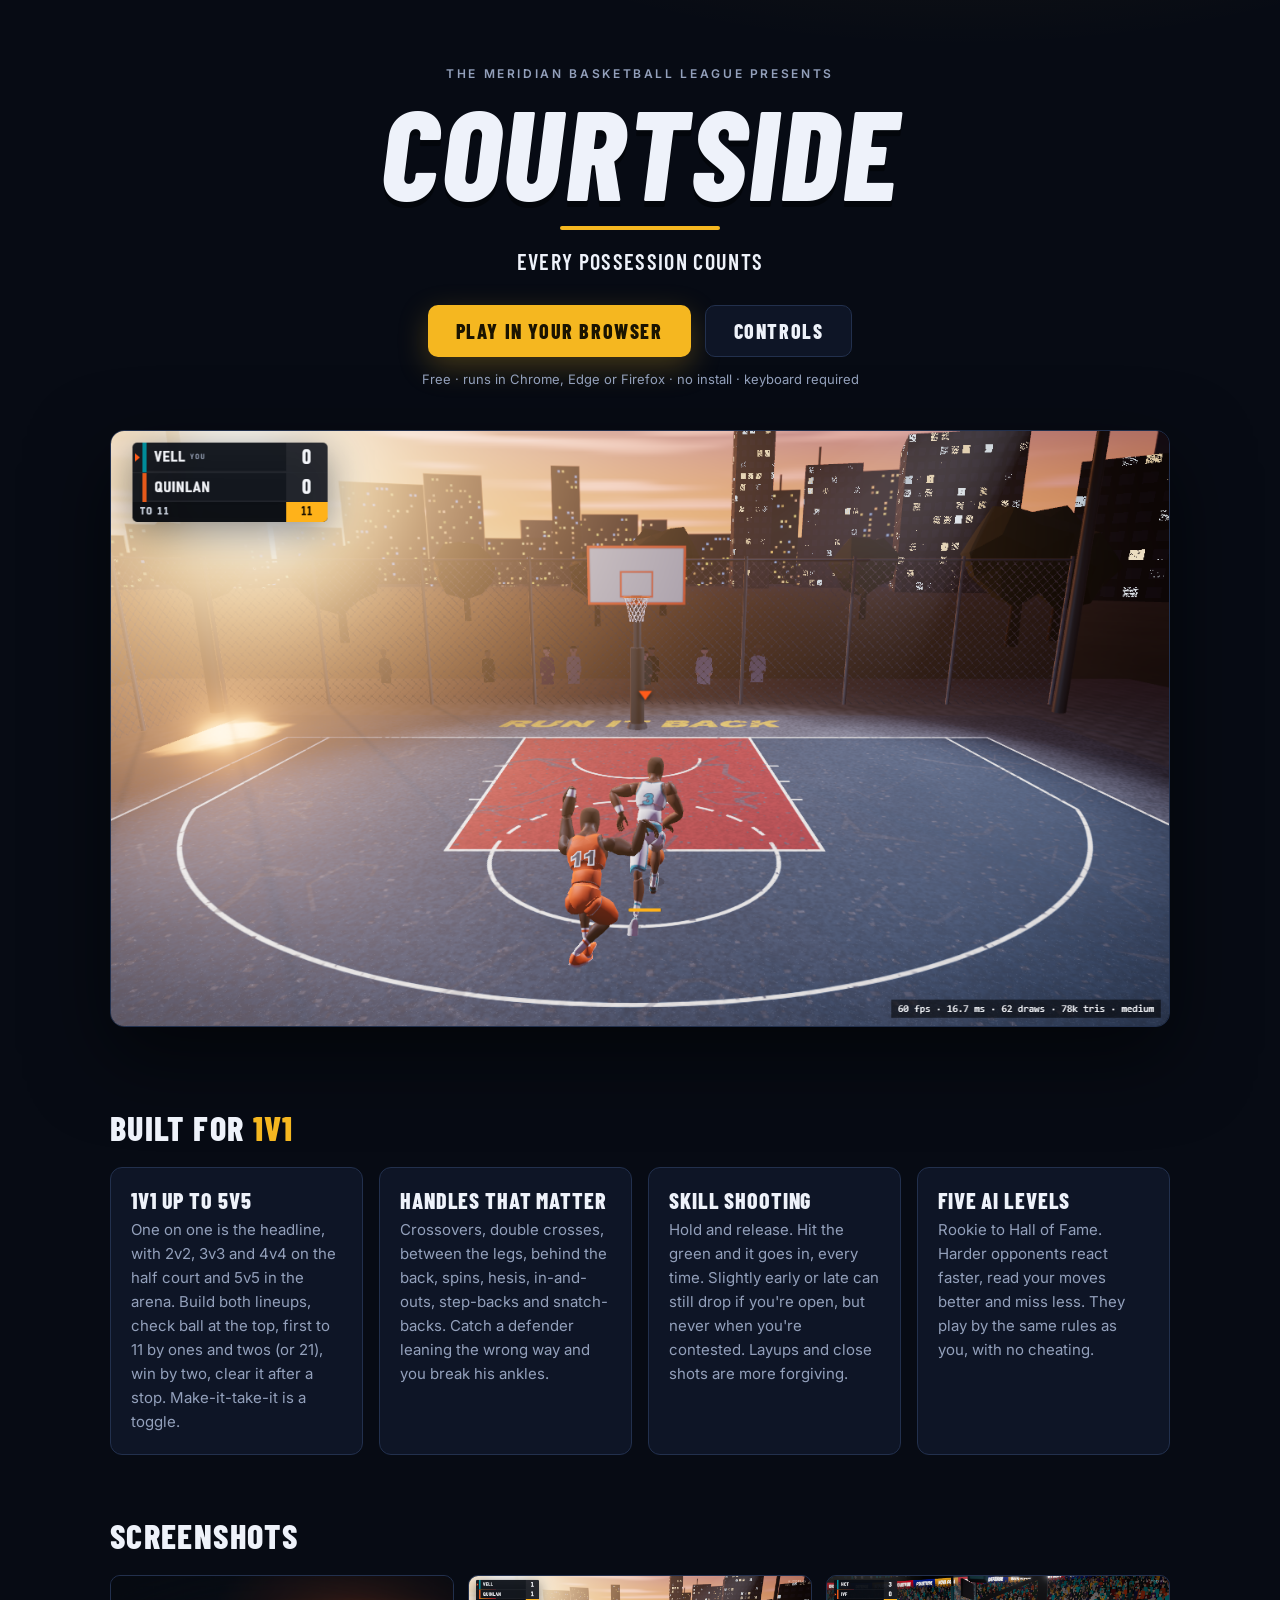
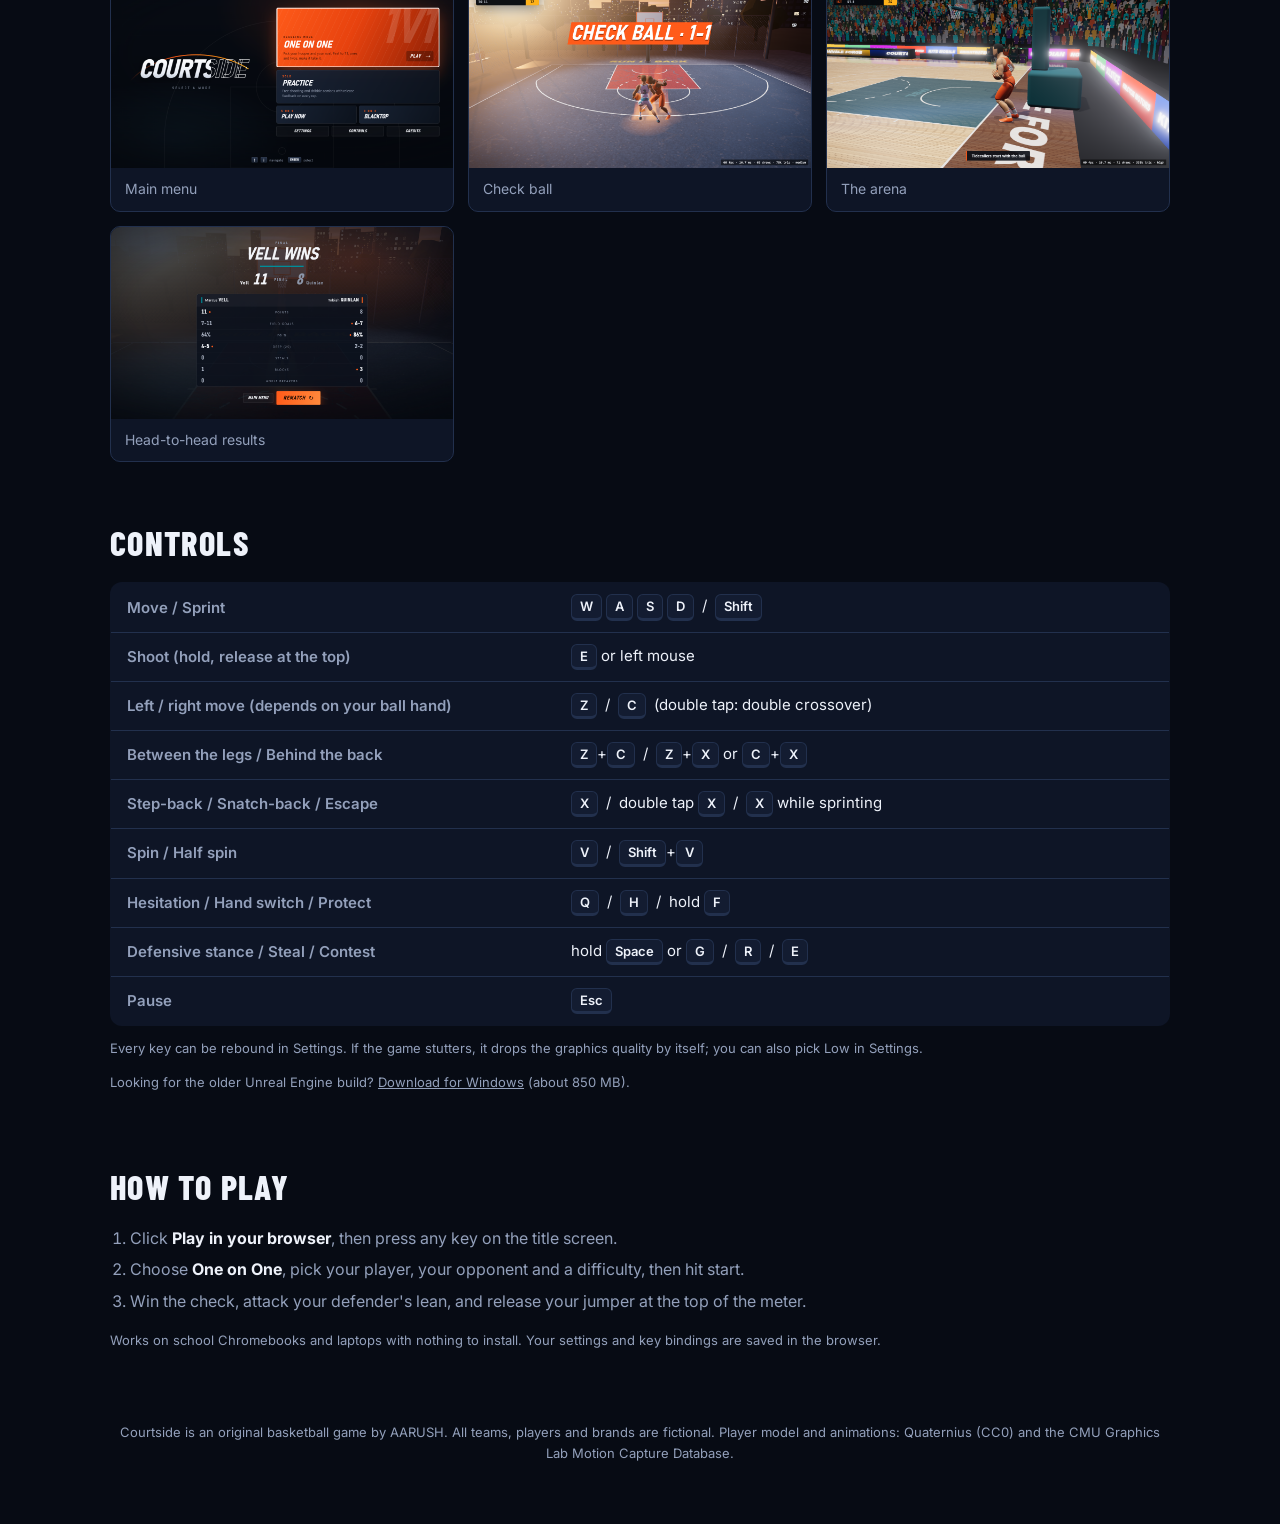
==== commit 23b7c9e8: "Page copy: 1v1-5v5, green-means-make" ====
--- a/index.html
+++ b/index.html
@@ -92,9 +92,9 @@
     <section>
       <h2>Built for <span>1v1</span></h2>
       <div class="grid">
-        <div class="card"><h3>One on one</h3><p>Pick your hooper and your rival. Check ball at the top, first to 11 by ones and twos (or 21), win by two, a 12-second shot clock, clear it after a stop. Make-it-take-it is a toggle.</p></div>
+        <div class="card"><h3>1v1 up to 5v5</h3><p>One on one is the headline, with 2v2, 3v3 and 4v4 on the half court and 5v5 in the arena. Build both lineups, check ball at the top, first to 11 by ones and twos (or 21), win by two, clear it after a stop. Make-it-take-it is a toggle.</p></div>
         <div class="card"><h3>Handles that matter</h3><p>Crossovers, double crosses, between the legs, behind the back, spins, hesis, in-and-outs, step-backs and snatch-backs. Catch a defender leaning the wrong way and you break his ankles.</p></div>
-        <div class="card"><h3>Skill shooting</h3><p>Hold and release. The green window is about &plusmn;35 ms when you're open and shrinks as a defender squares up. Three makes in a row heats you up.</p></div>
+        <div class="card"><h3>Skill shooting</h3><p>Hold and release. Hit the green and it goes in, every time. Slightly early or late can still drop if you're open, but never when you're contested. Layups and close shots are more forgiving.</p></div>
         <div class="card"><h3>Five AI levels</h3><p>Rookie to Hall of Fame. Harder opponents react faster, read your moves better and miss less. They play by the same rules as you, with no cheating.</p></div>
       </div>
     </section>
